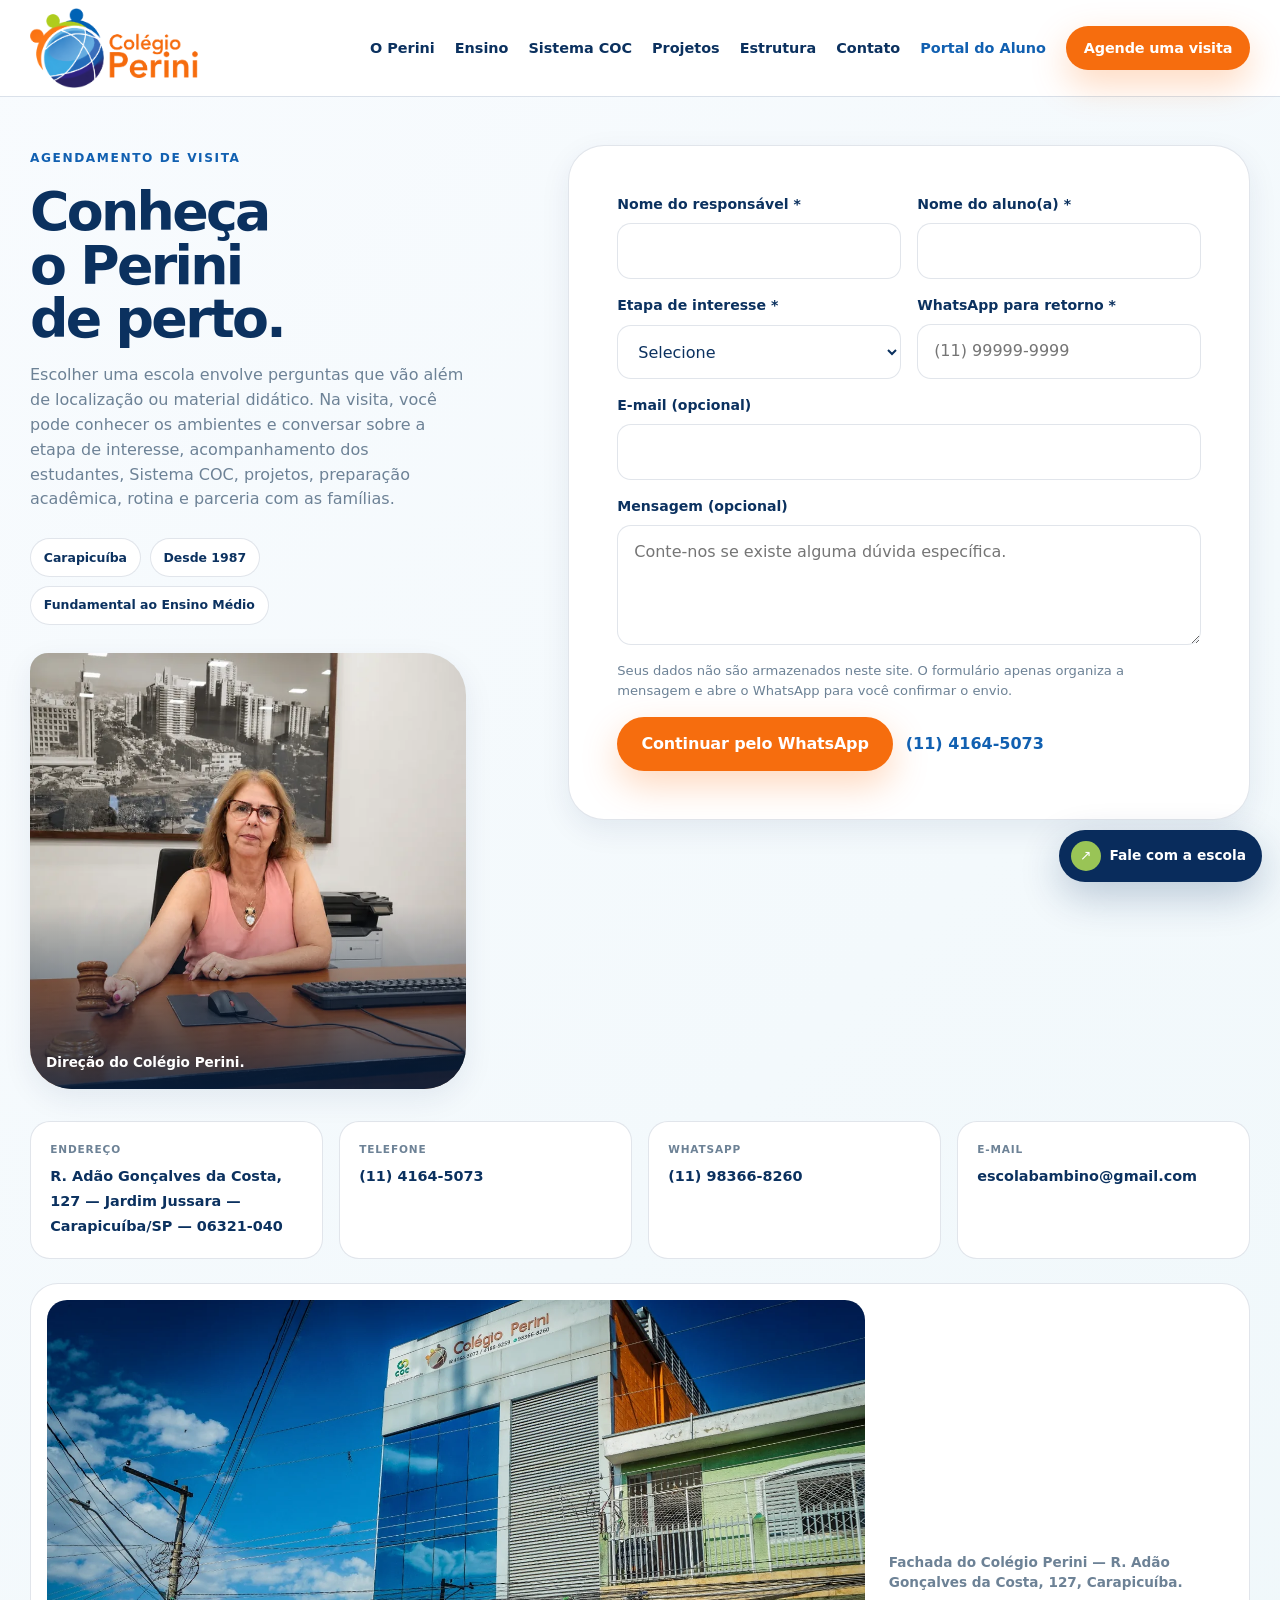
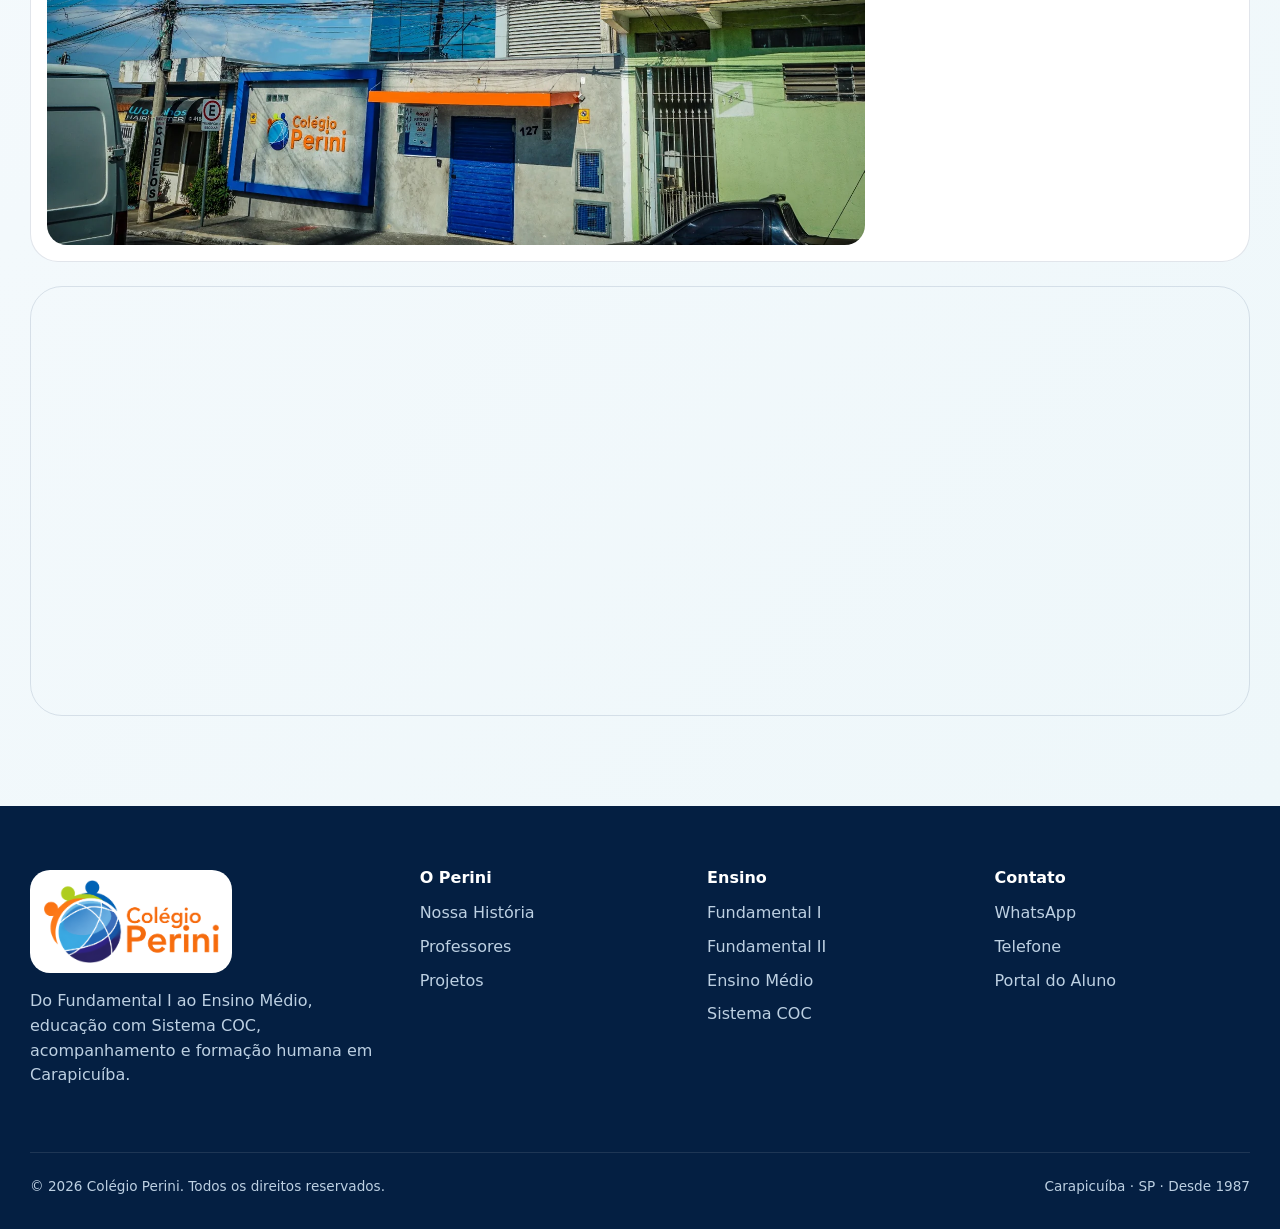
==== contato/index.html @ a75958d8 "Add files via upload" ====
<!DOCTYPE html>

<html lang="pt-BR"><head><meta charset="utf-8"/><meta content="width=device-width,initial-scale=1,viewport-fit=cover" name="viewport"/><title>Contato e agendamento de visita | Colégio Perini</title><meta content="Agende uma visita ao Colégio Perini em Carapicuíba. Informe a etapa de interesse e continue o atendimento pelo WhatsApp." name="description"/><link href="https://periniebambino.github.io/siteperiniv2/contato" rel="canonical"/><meta content="index,follow" name="robots"/><meta content="#0b4e90" name="theme-color"/><meta content="Agende uma visita | Colégio Perini" property="og:title"/><meta content="Conheça o Colégio Perini de perto e converse com nossa equipe." property="og:description"/><meta content="https://periniebambino.github.io/siteperiniv2/assets/og/perini-social.jpg" property="og:image"/><link href="../assets/icons/favicon-32.png" rel="icon"/><link href="../css/tokens.css" rel="stylesheet"/><link href="../css/base.css" rel="stylesheet"/><link href="../css/components.css" rel="stylesheet"/><link href="../css/responsive.css" rel="stylesheet"/><link href="../css/rc1-final.css" rel="stylesheet"/><meta content="pt_BR" property="og:locale"/><meta content="website" property="og:type"/><meta content="Colégio Perini" property="og:site_name"/><meta content="https://periniebambino.github.io/siteperiniv2/contato" property="og:url"/><meta content="summary_large_image" name="twitter:card"/></head><body class="inner-page contact-page"><a class="skip-link" href="#conteudo">Pular para o conteúdo</a><header class="site-header" id="site-header"><div class="container nav-shell"><a aria-label="Colégio Perini — início" class="brand" href="../"><img alt="Colégio Perini" height="414" src="../assets/brand/logo-colegio-perini-cropped.webp" width="879"/></a><nav aria-label="Navegação principal" class="desktop-nav"><a href="../#perini">O Perini</a><a href="../#ensino">Ensino</a><a href="../sistema-de-ensino/">Sistema COC</a><a href="../#projetos">Projetos</a><a href="../estrutura-e-vida-escolar/">Estrutura</a><a href="../contato/">Contato</a><a class="portal-link" data-portal="" data-track="portal" href="https://portal.coc.com.br/" rel="noopener noreferrer" target="_blank">Portal do Aluno</a><a class="btn btn-primary btn-sm" data-track="visita-header" data-visit-link="" href="../contato/#agendar">Agende uma visita</a></nav><button aria-controls="mobile-menu" aria-expanded="false" aria-label="Abrir menu" class="menu-toggle" id="menu-toggle" type="button"><span aria-hidden="true"></span></button></div></header>
<div aria-hidden="true" aria-label="Menu de navegação" aria-modal="true" class="mobile-menu" id="mobile-menu" role="dialog"><div class="mobile-menu-inner"><div class="mobile-menu-top"><img alt="Colégio Perini" height="414" src="../assets/brand/logo-colegio-perini-cropped.webp" width="879"/><button aria-label="Fechar menu" class="mobile-close" id="mobile-close" type="button">×</button></div><nav aria-label="Navegação mobile"><a class="mobile-link" href="../#perini">O Perini</a><a class="mobile-link" href="../#ensino">Ensino</a><a class="mobile-link sub" href="../fundamental-1/">Fundamental I</a><a class="mobile-link sub" href="../fundamental-2/">Fundamental II</a><a class="mobile-link sub" href="../ensino-medio/">Ensino Médio</a><a class="mobile-link" href="../sistema-de-ensino/">Sistema COC</a><a class="mobile-link" href="../#projetos">Projetos</a><a class="mobile-link" href="../estrutura-e-vida-escolar/">Estrutura</a><a class="mobile-link" href="../contato/">Contato</a></nav><div class="mobile-menu-actions"><a class="btn btn-primary" data-track="visita-menu" data-visit-link="" href="../contato/#agendar">Agende uma visita</a><a class="btn btn-ghost" data-portal="" href="https://portal.coc.com.br/" rel="noopener noreferrer" target="_blank">Portal do Aluno</a></div></div></div><main id="conteudo"><section class="visit-page" id="agendar"><div class="container visit-layout"><div class="visit-intro" data-reveal=""><span class="eyebrow">Agendamento de visita</span><h1 data-contact-page-title="">Agende uma visita e conheça o Perini de perto.</h1><p data-contact-page-text="">Conte em que etapa seu filho está e deixe um contato. Ao continuar, o site prepara sua mensagem e abre o WhatsApp da escola para você confirmar o envio.</p><div class="page-proof"><span>Carapicuíba</span><span>Desde 1987</span><span>Fundamental ao Ensino Médio</span></div>
<figure class="visit-team-photo" data-reveal="">
<img alt="Direção do Colégio Perini em ambiente de trabalho" data-real-image="direction" decoding="async" height="1254" loading="lazy" sizes="(max-width:1080px) 92vw, 34vw" src="../assets/real/direcao.webp" srcset="../assets/real/direcao-720.webp 720w, ../assets/real/direcao.webp 1254w" width="1254"/>
<figcaption>Direção do Colégio Perini.</figcaption>
</figure></div><form class="visit-form" data-reveal="" id="visit-form"><div class="form-grid"><div class="field"><label for="responsavel">Nome do responsável *</label><input autocomplete="name" id="responsavel" name="responsavel" required=""/></div><div class="field"><label for="aluno">Nome do aluno(a) *</label><input id="aluno" name="aluno" required=""/></div><div class="field"><label for="etapa">Etapa de interesse *</label><select id="etapa" name="etapa" required=""><option value="">Selecione</option><option>Ensino Fundamental I</option><option>Ensino Fundamental II</option><option>Ensino Médio</option></select></div><div class="field"><label for="whatsapp">WhatsApp para retorno *</label><input autocomplete="tel" id="whatsapp" inputmode="tel" name="whatsapp" placeholder="(11) 99999-9999" required=""/></div><div class="field full"><label for="email">E-mail (opcional)</label><input autocomplete="email" id="email" name="email" type="email"/></div><div class="field full"><label for="mensagem">Mensagem (opcional)</label><textarea id="mensagem" name="mensagem" placeholder="Conte-nos se existe alguma dúvida específica."></textarea></div></div><p class="form-note">Seus dados não são armazenados neste site. O formulário apenas organiza a mensagem e abre o WhatsApp para você confirmar o envio.</p><div class="form-actions"><button class="btn btn-primary" data-track="formulario-visita" type="submit">Continuar pelo WhatsApp</button><a class="text-link" data-phone="" href="tel:+551141645073"><span data-phone-text=""></span></a></div></form><noscript><a class="text-link" href="https://wa.me/5511983668260?text=Ol%C3%A1%21%20Conheci%20o%20Col%C3%A9gio%20Perini%20pelo%20site%20e%20gostaria%20de%20mais%20informa%C3%A7%C3%B5es.">JavaScript está desativado. Fale diretamente pelo WhatsApp.</a></noscript></div><div class="container"><div class="contact-cards"><div class="contact-card"><small>Endereço</small><span data-address=""></span></div><div class="contact-card"><small>Telefone</small><a data-phone="" href="tel:+551141645073"><span data-phone-text=""></span></a></div><div class="contact-card"><small>WhatsApp</small><a data-whatsapp="" href="https://wa.me/5511983668260?text=Ol%C3%A1%21%20Conheci%20o%20Col%C3%A9gio%20Perini%20pelo%20site%20e%20gostaria%20de%20mais%20informa%C3%A7%C3%B5es." rel="noopener noreferrer" target="_blank"><span data-whatsapp-text=""></span></a></div><div class="contact-card"><small>E-mail</small><a data-email="" href="mailto:escolabambino@gmail.com"><span data-email-text=""></span></a></div></div><figure class="contact-facade-proof" data-reveal=""><picture><source data-real-source="facade" media="(max-width:720px)" srcset="../assets/real-final/fachada-720.webp"/><img alt="Fachada do Colégio Perini em Carapicuíba" data-real-image="facade" decoding="async" height="1066" loading="lazy" sizes="(max-width:720px) 92vw, 66vw" src="../assets/real-final/fachada-1600.webp" srcset="../assets/real-final/fachada-720.webp 720w, ../assets/real-final/fachada-1600.webp 1600w" width="1600"/></picture><figcaption>Fachada do Colégio Perini — R. Adão Gonçalves da Costa, 127, Carapicuíba.</figcaption></figure><div class="internal-map"><iframe id="school-map" loading="lazy" referrerpolicy="no-referrer-when-downgrade" title="Mapa do Colégio Perini"></iframe></div></div></section></main><footer class="footer"><div class="container footer-grid"><div class="footer-brand"><div class="footer-logo-shell"><img alt="Colégio Perini" height="414" src="../assets/brand/logo-colegio-perini-cropped.webp" width="879"/></div><p>Do Fundamental I ao Ensino Médio, educação com Sistema COC, acompanhamento e formação humana em Carapicuíba.</p></div><div><h3>O Perini</h3><a href="../#historia">Nossa História</a><a href="../#professores">Professores</a><a href="../#projetos">Projetos</a></div><div><h3>Ensino</h3><a href="../fundamental-1/">Fundamental I</a><a href="../fundamental-2/">Fundamental II</a><a href="../ensino-medio/">Ensino Médio</a><a href="../sistema-de-ensino/">Sistema COC</a></div><div><h3>Contato</h3><a data-whatsapp="" href="https://wa.me/5511983668260?text=Ol%C3%A1%21%20Conheci%20o%20Col%C3%A9gio%20Perini%20pelo%20site%20e%20gostaria%20de%20mais%20informa%C3%A7%C3%B5es." rel="noopener noreferrer" target="_blank">WhatsApp</a><a data-phone="" href="tel:+551141645073">Telefone</a><a data-portal="" href="https://portal.coc.com.br/" rel="noopener noreferrer" target="_blank">Portal do Aluno</a></div></div><div class="container footer-bottom"><span>© <span data-year="">2026</span> Colégio Perini. Todos os direitos reservados.</span><span>Carapicuíba · SP · Desde 1987</span></div></footer><a aria-label="Falar com o Colégio Perini pelo WhatsApp" class="whatsapp-float" data-whatsapp="" href="https://wa.me/5511983668260?text=Ol%C3%A1%21%20Conheci%20o%20Col%C3%A9gio%20Perini%20pelo%20site%20e%20gostaria%20de%20mais%20informa%C3%A7%C3%B5es." rel="noopener noreferrer" target="_blank"><span aria-hidden="true">↗</span><b>Fale com a escola</b></a><div class="mobile-action"><a data-visit-link="" href="../contato/#agendar">Agende uma visita</a></div><script id="org-schema" type="application/ld+json"></script><script id="breadcrumb-schema" type="application/ld+json"></script><script src="../js/config.js"></script><script src="../js/content.js"></script><script src="../js/images.js"></script><script src="../js/site.js"></script></body></html>
---- css/tokens.css ----
:root{
  --blue-950:#092c5c;
  --blue-900:#0b4e90;
  --blue-800:#1160b1;
  --blue-600:#2a8bcb;
  --blue-500:#3ca9e2;
  --purple:#2a2267;
  --orange:#f66d0e;
  --orange-soft:#fff1e7;
  --green:#99c456;
  --green-strong:#78a62f;
  --green-soft:#f1f7e8;
  --ink:#0b315f;
  --text:#355571;
  --muted:#6d8296;
  --white:#fff;
  --surface:#f6f9fc;
  --surface-blue:#ecf7fc;
  --line:rgba(9,44,92,.12);
  --line-dark:rgba(255,255,255,.16);
  --shadow-sm:0 10px 30px rgba(9,44,92,.08);
  --shadow:0 28px 90px rgba(9,44,92,.15);
  --r-sm:14px;
  --r-md:24px;
  --r-lg:38px;
  --r-xl:58px;
  --container:min(1220px,calc(100% - 48px));
  --ease:cubic-bezier(.2,.75,.2,1);
}
---- css/base.css ----
*{box-sizing:border-box}html{scroll-behavior:smooth;scroll-padding-top:90px}body{margin:0;font-family:"Avenir Next",Inter,ui-sans-serif,system-ui,-apple-system,BlinkMacSystemFont,"Segoe UI",sans-serif;color:var(--text);background:#fff;line-height:1.55;-webkit-font-smoothing:antialiased}body.menu-open{overflow:hidden}img{display:block;max-width:100%}a{color:inherit;text-decoration:none}button{font:inherit}h1,h2,h3,p{margin-top:0}h1,h2,h3{font-weight:800;color:var(--ink);letter-spacing:-.045em;line-height:.98}h1{font-size:clamp(4rem,7.5vw,7.4rem)}h2{font-size:clamp(2.45rem,5.1vw,5.15rem)}h3{font-size:clamp(1.45rem,2.4vw,2.35rem)}p{font-size:clamp(1rem,1.25vw,1.13rem)}.container{width:var(--container);margin-inline:auto}.section{padding:clamp(5.3rem,9vw,9rem) 0}.section-head{max-width:860px;margin-bottom:clamp(2.4rem,5vw,4.4rem)}.section-head>p{max-width:680px;color:var(--muted)}.split-head{max-width:none;display:grid;grid-template-columns:1.15fr .85fr;gap:5rem;align-items:end}.split-head>p{margin:0 0 .6rem}.kicker,.eyebrow{display:inline-flex;align-items:center;gap:.65rem;text-transform:uppercase;letter-spacing:.13em;font-weight:900;font-size:.76rem;color:var(--blue-800);margin-bottom:1.1rem}.kicker:before{content:"";width:28px;height:2px;border-radius:99px;background:var(--orange)}.kicker-light{color:#bfe9ff}.btn{display:inline-flex;align-items:center;justify-content:center;min-height:54px;padding:0 1.45rem;border-radius:999px;font-weight:850;letter-spacing:-.01em;border:1px solid transparent;transition:.28s var(--ease)}.btn:hover{transform:translateY(-2px)}.btn-sm{min-height:44px;padding:0 1.05rem;font-size:.9rem}.btn-lg{min-height:62px;padding:0 1.8rem}.btn-primary{background:var(--orange);color:#fff;box-shadow:0 14px 36px rgba(255,105,0,.26)}.btn-primary:hover{box-shadow:0 18px 42px rgba(255,105,0,.32)}.btn-outline{background:rgba(255,255,255,.7);border-color:var(--line);color:var(--blue-950)}.btn-ghost{border-color:var(--line);color:var(--blue-950)}.btn-white{background:#fff;color:var(--blue-950)}.text-link{display:inline-flex;align-items:center;gap:.55rem;font-weight:850;color:var(--blue-800)}.text-link.light{color:#fff}[data-reveal]{opacity:0;transform:translateY(20px);transition:opacity .7s var(--ease),transform .7s var(--ease)}[data-reveal].is-visible{opacity:1;transform:none}.skip-link{position:fixed;left:16px;top:-100px;background:#fff;padding:.8rem 1rem;z-index:9999;border-radius:12px;box-shadow:var(--shadow-sm)}.skip-link:focus{top:16px}@media(prefers-reduced-motion:reduce){*{scroll-behavior:auto!important;animation:none!important;transition:none!important}[data-reveal]{opacity:1;transform:none}}

:where(a,button,summary):focus-visible{outline:3px solid rgba(246,109,14,.38);outline-offset:4px;border-radius:8px}
button{cursor:pointer}
iframe{border:0}
::selection{background:rgba(60,169,226,.22);color:var(--ink)}

/* V3.3 — equilíbrio editorial sem quebras manuais */
.hero-title,.section-head h2,.page-hero-copy h1,.editorial-intro h2,.reasons-intro h2,.real-story-copy h2,.page-cta h2,.final-cta h2,.contact-copy h2,.visit-intro h1{text-wrap:balance}.hero-intro,.section-head>p,.page-hero-copy>p,.editorial-intro>p,.real-story-copy>p,.page-cta p,.final-cta p,.contact-copy>p,.visit-intro>p{text-wrap:pretty}


/* MASTER v2.1 — escala editorial por contexto.
   A copy é escrita para a composição; font-size não é usado para salvar título excessivo. */
.title-lg{font-size:clamp(2.6rem,4.35vw,4.65rem);line-height:.98;letter-spacing:-.042em;max-width:18ch;text-wrap:balance}
.title-md{font-size:clamp(2.25rem,3.45vw,3.7rem);line-height:1;letter-spacing:-.038em;max-width:19ch;text-wrap:balance}
@media(max-width:720px){
  .title-lg{font-size:clamp(2.45rem,10.6vw,3.55rem);max-width:15ch}
  .title-md{font-size:clamp(2.2rem,9.4vw,3.15rem);max-width:16ch}
}

/* MASTER v2.7 — TITLE SYSTEM
   Normalização tipográfica por função. Mantém a personalidade aprovada,
   mas evita H1/H2 arbitrários, linhas órfãs e massas desproporcionais. */
.inner-page .page-hero-copy h1,
.inner-page .visit-intro h1{
  font-size:clamp(3.15rem,5vw,5.25rem);
  line-height:.96;
  letter-spacing:-.05em;
  max-width:12ch;
  margin-bottom:1.15rem;
  text-wrap:balance;
}
.inner-page .editorial-intro h2,
.inner-page .real-story-copy h2,
.inner-page .real-gallery-section .section-head h2{
  font-size:clamp(2.55rem,4vw,4.25rem);
  line-height:.99;
  letter-spacing:-.04em;
  max-width:15ch;
  text-wrap:balance;
}
.inner-page .content-band h2{
  font-size:clamp(2.35rem,3.45vw,3.65rem);
  line-height:1;
  letter-spacing:-.038em;
  max-width:18ch;
  text-wrap:balance;
}
.inner-page .page-cta h2{
  font-size:clamp(2.25rem,3.25vw,3.45rem);
  line-height:1;
  letter-spacing:-.036em;
  max-width:18ch;
  text-wrap:balance;
}
.inner-page .editorial-item h3,
.inner-page .structure-page-card h3{
  font-size:clamp(1.32rem,1.65vw,1.7rem);
  line-height:1.08;
  letter-spacing:-.025em;
  text-wrap:balance;
}
.inner-page .page-hero-copy>p,
.inner-page .editorial-intro>p,
.inner-page .content-band p,
.inner-page .page-cta p,
.inner-page .visit-intro>p{
  text-wrap:pretty;
}
/* Heroes dos ciclos já aprovados: a v2.6 continua soberana. */
.inner-page .cycle-hero .page-hero-copy h1{
  font-size:clamp(3.35rem,5.15vw,5.45rem);
  line-height:.94;
  max-width:10.8ch;
}
/* Contato: H1 de contexto, não um outdoor. */
.inner-page.contact-page .visit-intro h1{max-width:10.5ch}
---- css/components.css ----
.campaign{position:relative;z-index:1200;background:var(--blue-950);color:#fff;text-align:center;padding:.55rem 1rem;font-size:.9rem}.site-header{position:fixed;inset:0 0 auto;z-index:1100;transition:.3s var(--ease)}.site-header.is-scrolled{background:rgba(255,255,255,.94);backdrop-filter:blur(18px);box-shadow:0 1px 0 var(--line)}.nav-shell{height:96px;display:flex;align-items:center;justify-content:space-between;gap:2rem;transition:.3s var(--ease)}.site-header.is-scrolled .nav-shell{height:76px}.brand img{width:168px;height:auto;max-height:none;object-fit:contain}.desktop-nav{display:flex;align-items:center;gap:1.25rem;font-size:.9rem;font-weight:760;color:var(--ink)}.desktop-nav>a:not(.btn){padding:.4rem 0;position:relative}.desktop-nav>a:not(.btn):after{content:"";position:absolute;height:2px;left:0;right:100%;bottom:0;background:var(--orange);transition:.25s}.desktop-nav>a:not(.btn):hover:after{right:0}.portal-link{color:var(--blue-800)!important}.menu-toggle{display:none;width:46px;height:46px;border:1px solid var(--line);border-radius:50%;background:rgba(255,255,255,.88);align-items:center;justify-content:center;color:var(--ink)}.menu-toggle span,.menu-toggle span:before,.menu-toggle span:after{content:"";display:block;width:21px;height:2px;background:currentColor;position:relative}.menu-toggle span:before,.menu-toggle span:after{position:absolute;left:0}.menu-toggle span:before{top:-7px}.menu-toggle span:after{top:7px}.mobile-menu{position:fixed;inset:0;background:#fff;z-index:1150;transform:translateX(100%);transition:.38s var(--ease);visibility:hidden}.mobile-menu.is-open{transform:none;visibility:visible}.mobile-menu-inner{height:100%;overflow:auto;padding:22px 24px 34px}.mobile-menu-top{display:flex;align-items:center;justify-content:space-between;margin-bottom:1.5rem}.mobile-menu-top img{width:150px;height:auto}.mobile-close{border:0;background:var(--surface);width:44px;height:44px;border-radius:50%;font-size:1.7rem;color:var(--ink)}.mobile-menu nav{display:grid}.mobile-menu nav a{padding:1rem 0;border-bottom:1px solid var(--line);font-size:1.18rem;font-weight:850;color:var(--ink)}.mobile-menu nav a.sub{font-size:.98rem;padding-left:1rem;color:var(--text)}.mobile-menu-actions{display:grid;gap:.75rem;margin-top:1.5rem}
.hero{position:relative;overflow:hidden;min-height:100svh;padding:132px 0 76px;background:linear-gradient(125deg,#fbfdff 0%,#f3f9fd 55%,#edf8fc 100%);display:flex;align-items:center}.hero-bg{position:absolute;inset:0;background:radial-gradient(circle at 10% 15%,rgba(255,105,0,.12),transparent 22%),radial-gradient(circle at 86% 78%,rgba(145,188,31,.12),transparent 21%)}.hero-layout{position:relative;z-index:2;display:grid;grid-template-columns:.88fr 1.12fr;gap:clamp(2rem,5vw,5rem);align-items:center}.hero-copy{max-width:630px}.hero-title{margin-bottom:1.55rem}.hero-title span{display:block}.hero-title span:nth-child(1){color:var(--blue-950)}.hero-title span:nth-child(2){color:var(--orange)}.hero-title span:nth-child(3){color:var(--green)}.hero-intro{font-size:clamp(1.1rem,1.6vw,1.35rem);max-width:590px;color:#4d6983}.hero-actions{display:flex;gap:.8rem;flex-wrap:wrap;margin-top:2rem}.hero-trust{display:grid;grid-template-columns:repeat(3,1fr);gap:1rem;margin-top:3rem;padding-top:1.45rem;border-top:1px solid var(--line)}.hero-trust span{display:grid;gap:.2rem}.hero-trust b{color:var(--ink);font-size:.95rem}.hero-trust small{color:var(--muted);font-size:.78rem}.hero-visual{position:relative}.hero-image-wrap{position:relative;aspect-ratio:1.16/1;border-radius:18px 64px 64px 64px;overflow:hidden;box-shadow:var(--shadow);background:#ddeaf3}.hero-image-wrap img{width:100%;height:100%;object-fit:cover;object-position:66% center;transform:scale(1.02)}.hero-image-wrap:before{content:"";position:absolute;z-index:1;left:0;top:0;width:31%;height:31%;background:linear-gradient(90deg,rgba(255,255,255,.99) 0%,rgba(255,255,255,.96) 55%,rgba(255,255,255,0) 100%);pointer-events:none}.hero-image-wrap:after{content:"";position:absolute;inset:0;border-radius:inherit;box-shadow:inset 0 0 0 1px rgba(255,255,255,.5)}.hero-note{position:absolute;left:-32px;bottom:34px;background:rgba(255,255,255,.93);backdrop-filter:blur(16px);border:1px solid rgba(255,255,255,.7);box-shadow:0 18px 55px rgba(5,46,97,.18);border-radius:22px;padding:1rem 1.15rem;display:flex;gap:.8rem;align-items:flex-start;max-width:300px}.hero-note .dot{width:11px;height:11px;border-radius:50%;background:var(--green);margin-top:.35rem;box-shadow:0 0 0 6px rgba(145,188,31,.14)}.hero-note strong{display:block;color:var(--ink);line-height:1.25}.hero-note small{display:block;color:var(--muted);margin-top:.2rem}.hero-wave{position:absolute;right:-8%;top:18%;width:44%;height:86px;border-radius:999px;background:linear-gradient(90deg,var(--green),var(--blue-500));transform:rotate(-9deg);opacity:.95;z-index:1}
.essence{background:#fff}.essence-grid{display:grid;grid-template-columns:1.05fr .9fr 1.05fr;gap:1rem}.pillar{position:relative;overflow:hidden;min-height:370px;padding:2.2rem;border-radius:var(--r-lg);display:flex;flex-direction:column;justify-content:flex-end}.pillar:before{content:"";position:absolute;width:220px;height:220px;border-radius:50%;right:-82px;top:-90px;opacity:.16}.pillar.aprender{background:var(--surface-blue)}.pillar.aprender:before{background:var(--blue-500)}.pillar.pertencer{background:var(--orange-soft);transform:translateY(28px)}.pillar.pertencer:before{background:var(--orange)}.pillar.transformar{background:var(--green-soft)}.pillar.transformar:before{background:var(--green)}.pillar .num{position:absolute;top:1.7rem;left:2rem;font-weight:900;color:var(--muted);font-size:.8rem}.pillar h3{font-size:clamp(2.3rem,4vw,3.9rem);margin:0 0 .8rem}.pillar p{margin:0;max-width:310px}
.stages{background:var(--surface)}.stages-grid{display:grid;gap:1.6rem}.stage-card{background:#fff;border-radius:var(--r-lg);overflow:hidden;display:grid;grid-template-columns:1fr 1fr;min-height:500px;box-shadow:0 12px 46px rgba(5,46,97,.07)}.stage-card:nth-child(even){grid-template-columns:1fr 1fr}.stage-card:nth-child(even) .stage-media{order:2}.stage-media{overflow:hidden}.stage-media img{width:100%;height:100%;object-fit:cover;transition:transform .6s var(--ease)}.stage-card:hover .stage-media img{transform:scale(1.018)}.stage-copy{padding:clamp(2rem,4.25vw,4rem);display:flex;flex-direction:column;justify-content:center}.stage-copy>span{font-size:.76rem;text-transform:uppercase;letter-spacing:.105em;font-weight:900;color:var(--green);max-width:38ch}.stage-copy h3{font-size:clamp(2rem,3.45vw,3.35rem);line-height:1.02;margin:.75rem 0 1rem;max-width:14ch;text-wrap:balance}.stage-copy p{color:var(--text);max-width:470px;text-wrap:pretty}.stage-copy a{font-weight:850;color:var(--blue-800);margin-top:.8rem}
.history{overflow:hidden}.history-layout{display:grid;grid-template-columns:.9fr 1.1fr;gap:clamp(3rem,7vw,7rem);align-items:center}.history-panel{min-height:520px;border-radius:var(--r-xl);padding:3rem;background:var(--blue-950);color:#fff;display:flex;flex-direction:column;justify-content:space-between;position:relative;overflow:hidden}.history-year{font-weight:900;font-size:clamp(5.5rem,11vw,9.5rem);line-height:.78;letter-spacing:-.08em}.history-panel p{max-width:300px;color:#d2e2f2;position:relative;z-index:2}.history-orbit{position:absolute;width:620px;height:120px;border-radius:999px;background:linear-gradient(90deg,var(--green),var(--blue-500));left:-210px;bottom:56px;transform:rotate(-10deg)}.history-copy>p{font-size:1.18rem}.history-values{display:flex;flex-wrap:wrap;gap:.6rem;margin-top:2rem}.history-values span{padding:.65rem .9rem;border-radius:999px;background:var(--surface);color:var(--ink);font-weight:800;font-size:.85rem}
.coc{background:var(--blue-950);color:#d3e4f3;position:relative;overflow:hidden}.coc:after{content:"";position:absolute;width:650px;height:650px;border:1px solid rgba(255,255,255,.07);border-radius:50%;right:-300px;top:-210px;box-shadow:0 0 0 80px rgba(255,255,255,.02),0 0 0 160px rgba(255,255,255,.018)}.coc h2{color:#fff}.coc-layout{position:relative;z-index:2;display:grid;grid-template-columns:1.05fr .95fr;gap:5rem}.coc-copy p{max-width:620px}.coc-stack{display:grid;gap:.75rem}.coc-item{display:grid;grid-template-columns:auto 1fr;gap:1rem;align-items:center;padding:1.05rem 1.15rem;border-radius:18px;border:1px solid rgba(255,255,255,.12);background:rgba(255,255,255,.045)}.coc-item b{width:36px;height:36px;border-radius:12px;background:rgba(22,167,227,.18);display:grid;place-items:center;color:#8fd9f8}.coc-item span{font-weight:720;color:#eaf4fb}
.projects{background:#fff}.projects-grid{display:grid;grid-template-columns:repeat(12,1fr);gap:1rem}.project-card{border:1px solid var(--line);border-radius:var(--r-md);padding:1.6rem;min-height:230px;display:flex;flex-direction:column;transition:.28s var(--ease);background:#fff}.project-card:nth-child(1),.project-card:nth-child(6){grid-column:span 6}.project-card:nth-child(2),.project-card:nth-child(3),.project-card:nth-child(4),.project-card:nth-child(5),.project-card:nth-child(7),.project-card:nth-child(8){grid-column:span 3}.project-card:hover{transform:translateY(-5px);box-shadow:var(--shadow-sm)}.project-card .project-num{font-size:.76rem;font-weight:900;color:var(--orange)}.project-card h3{font-size:1.35rem;margin:auto 0 .65rem}.project-card p{font-size:.94rem;color:var(--muted);margin:0}.project-card:nth-child(1){background:var(--surface-blue)}.project-card:nth-child(6){background:var(--green-soft)}
.high-school{background:linear-gradient(135deg,#f4f8fd,#edf7fb)}.hs-layout{display:grid;grid-template-columns:.9fr 1.1fr;gap:clamp(3rem,7vw,6rem);align-items:start}.hs-intro p{max-width:600px}.hs-stats{display:grid;grid-template-columns:1fr 1fr;gap:1rem;margin-top:2.2rem}.hs-stat{background:#fff;border-radius:24px;padding:1.4rem;box-shadow:var(--shadow-sm)}.hs-stat strong{display:block;font-size:3.2rem;color:var(--blue-950);line-height:1}.hs-stat span{font-weight:800;color:var(--muted);font-size:.9rem}.hs-path{display:grid;gap:1rem;position:relative}.hs-path:before{content:"";position:absolute;left:29px;top:30px;bottom:30px;width:2px;background:linear-gradient(var(--blue-500),var(--green))}.hs-path article{position:relative;margin-left:56px;background:#fff;border-radius:28px;padding:2rem;box-shadow:var(--shadow-sm)}.hs-path article>span{position:absolute;left:-56px;top:22px;width:58px;height:58px;border-radius:50%;background:var(--blue-950);color:#fff;display:grid;place-items:center;font-weight:900}.hs-path article:nth-child(2)>span{background:var(--green)}.hs-path small{font-weight:900;text-transform:uppercase;letter-spacing:.1em;color:var(--orange)}.hs-path h3{margin:.55rem 0 .8rem}.hs-path p{margin:0;color:var(--muted)}
.teachers{background:#fff}.teachers-layout{display:grid;grid-template-columns:1.05fr .95fr;gap:clamp(3rem,7vw,6rem);align-items:center}.teachers-visual{position:relative;border-radius:var(--r-xl) 18px var(--r-xl) var(--r-xl);overflow:hidden;min-height:560px}.teachers-visual img{width:100%;height:100%;object-fit:cover;position:absolute;inset:0}.teachers-caption{position:absolute;left:22px;right:22px;bottom:22px;background:rgba(255,255,255,.92);backdrop-filter:blur(14px);padding:1rem 1.2rem;border-radius:18px;font-weight:900;color:var(--ink)}.teacher-items{display:grid;grid-template-columns:1fr 1fr;gap:.75rem;margin-top:1.8rem}.teacher-item{border:1px solid var(--line);border-radius:16px;padding:.9rem 1rem;font-weight:800;color:var(--ink)}
.family{background:var(--green-soft)}.family-card{background:#fff;border-radius:var(--r-xl);padding:clamp(2.2rem,5vw,4.5rem);display:grid;grid-template-columns:1fr .9fr;gap:4rem;align-items:center;box-shadow:0 20px 60px rgba(85,110,24,.08)}.family-highlight{display:grid;gap:.2rem}.family-highlight strong{font-size:clamp(2rem,3.5vw,3.5rem);line-height:1.02;color:var(--green);letter-spacing:-.04em}.family-highlight span{margin-top:1rem;color:var(--muted)}
.structure{background:var(--surface)}.structure-grid{display:grid;grid-template-columns:1.3fr .7fr;gap:1rem}.structure-main{min-height:560px;position:relative;overflow:hidden;border-radius:var(--r-xl);background:var(--blue-950)}.structure-main img{position:absolute;inset:0;width:100%;height:100%;object-fit:cover;object-position:67% center}.structure-main:after{content:"";position:absolute;inset:0;background:linear-gradient(180deg,transparent 20%,rgba(5,46,97,.88) 100%)}.structure-main>div{position:absolute;z-index:2;left:2rem;right:2rem;bottom:2rem;color:#fff}.structure-main h3{color:#fff;margin:.5rem 0 1.2rem}.structure-main span{font-size:.8rem;text-transform:uppercase;letter-spacing:.1em;font-weight:900;color:#bfe9ff}.structure-side{display:grid;gap:1rem}.structure-side article{border-radius:var(--r-lg);padding:2rem;background:#fff;display:flex;flex-direction:column;justify-content:end}.structure-side article:first-child{background:var(--orange-soft)}.structure-side article:last-child{background:var(--surface-blue)}.structure-side b{font-size:1.35rem;color:var(--ink)}.structure-side p{color:var(--muted);margin:.6rem 0 0}
.final-cta{background:var(--orange);color:#fff;padding:clamp(4rem,7vw,6rem) 0}.final-cta-inner{display:flex;align-items:end;justify-content:space-between;gap:3rem}.final-cta span{font-size:.8rem;text-transform:uppercase;letter-spacing:.12em;font-weight:900}.final-cta h2{color:#fff;max-width:760px;margin:.5rem 0 1rem}.final-cta p{color:#fff0e7;max-width:620px;margin-bottom:0}
.contact{background:#fff}.contact-layout{display:grid;grid-template-columns:.8fr 1.2fr;gap:4rem;align-items:stretch}.contact-list{display:grid;gap:1.15rem;margin-top:2rem}.contact-list div{padding-bottom:1rem;border-bottom:1px solid var(--line)}.contact-list small{display:block;color:var(--muted);font-weight:700;margin-bottom:.25rem}.contact-list a,.contact-list span{font-weight:850;color:var(--ink)}.map-panel{min-height:480px;border-radius:var(--r-xl);background:linear-gradient(145deg,#dff1fb,#eef7f9);position:relative;overflow:hidden;padding:2rem;display:flex;flex-direction:column;justify-content:space-between}.map-art{position:absolute;inset:0}.map-pin{position:absolute;left:57%;top:44%;width:38px;height:38px;border-radius:50% 50% 50% 0;transform:rotate(-45deg);background:var(--orange);color:transparent;box-shadow:0 10px 30px rgba(255,105,0,.25)}.map-line{position:absolute;border:4px solid rgba(7,86,156,.18);border-radius:50%}.line-a{width:120%;height:44%;left:-20%;top:15%;transform:rotate(8deg)}.line-b{width:90%;height:35%;left:22%;top:52%;transform:rotate(-12deg);border-color:rgba(145,188,31,.24)}.line-c{width:60%;height:70%;left:4%;top:24%;transform:rotate(28deg);border-color:rgba(255,105,0,.14)}.map-panel-bottom{position:relative;z-index:2;background:rgba(255,255,255,.9);backdrop-filter:blur(12px);border-radius:22px;padding:1rem;display:flex;align-items:center;justify-content:space-between;gap:1rem}.map-panel-bottom strong{color:var(--ink)}
.footer{background:#041f42;color:#bdd0e2;padding:4rem 0 2rem}.footer-grid{display:grid;grid-template-columns:1.4fr repeat(3,1fr);gap:2rem}.footer-brand img{width:190px;height:auto;filter:brightness(0) invert(1);opacity:.95}.footer-brand p{max-width:360px;color:#bdd0e2}.footer h3{color:#fff;font-size:1rem;letter-spacing:0;margin-bottom:1rem}.footer a{display:block;margin:.55rem 0;color:#bdd0e2}.footer-bottom{margin-top:3rem;padding-top:1.4rem;border-top:1px solid rgba(255,255,255,.1);display:flex;justify-content:space-between;gap:1rem;font-size:.85rem}.whatsapp-float{position:fixed;right:18px;bottom:18px;z-index:1000;background:var(--blue-950);color:#fff;border-radius:999px;padding:.7rem 1rem .7rem .75rem;display:flex;align-items:center;gap:.55rem;box-shadow:0 14px 40px rgba(5,46,97,.24);font-size:.86rem}.whatsapp-float span{width:30px;height:30px;border-radius:50%;display:grid;place-items:center;background:var(--green)}.mobile-action{display:none}

/* Produção v1.2 — estrutura, FAQ, mapa e refinamentos */
.hs-cta{margin-top:1.25rem;background:#fff}
.structure{background:linear-gradient(180deg,var(--surface) 0%,#fff 100%);position:relative;overflow:hidden}
.structure:before{content:"";position:absolute;width:520px;height:120px;border-radius:999px;background:linear-gradient(90deg,rgba(153,196,86,.18),rgba(60,169,226,.12));right:-150px;top:80px;transform:rotate(-10deg)}
.structure-intro{position:relative;display:grid;grid-template-columns:1.1fr .9fr;gap:clamp(3rem,8vw,7rem);align-items:end;margin-bottom:clamp(2.4rem,5vw,4rem)}
.structure-intro p{color:var(--muted);max-width:560px;margin-bottom:1.2rem}
.structure-list{position:relative;display:grid;grid-template-columns:repeat(4,1fr);border-top:1px solid var(--line);border-bottom:1px solid var(--line)}
.structure-item{min-height:280px;padding:2rem 1.45rem;display:flex;flex-direction:column;border-right:1px solid var(--line);background:rgba(255,255,255,.7);transition:.28s var(--ease)}
.structure-item:last-child{border-right:0}
.structure-item:hover{background:#fff;transform:translateY(-4px);box-shadow:var(--shadow-sm);z-index:2}
.structure-index{width:42px;height:42px;border-radius:14px;display:grid;place-items:center;background:var(--surface-blue);color:var(--blue-800);font-weight:900;font-size:.8rem}
.structure-item:nth-child(2) .structure-index{background:var(--orange-soft);color:var(--orange)}
.structure-item:nth-child(3) .structure-index{background:var(--green-soft);color:var(--green-strong)}
.structure-item:nth-child(4) .structure-index{background:#efecfb;color:var(--purple)}
.structure-item h3{font-size:1.35rem;margin:auto 0 .65rem}
.structure-item p{font-size:.94rem;color:var(--muted);margin:0}
.faq{background:#fff}
.faq-layout{display:grid;grid-template-columns:.72fr 1.28fr;gap:clamp(3rem,8vw,7rem);align-items:start}
.faq-intro{position:sticky;top:120px}
.faq-intro p{max-width:430px;color:var(--muted)}
.faq-list{border-top:1px solid var(--line)}
.faq-item{border-bottom:1px solid var(--line)}
.faq-item summary{list-style:none;display:grid;grid-template-columns:1fr auto;align-items:center;gap:1.5rem;padding:1.4rem 0;font-weight:850;color:var(--ink);cursor:pointer}
.faq-item summary::-webkit-details-marker{display:none}
.faq-item summary:after{content:"+";width:34px;height:34px;border-radius:50%;display:grid;place-items:center;background:var(--surface);color:var(--blue-800);font-size:1.2rem;transition:.25s var(--ease)}
.faq-item[open] summary:after{content:"–";background:var(--orange-soft);color:var(--orange)}
.faq-answer{padding:0 3.5rem 1.5rem 0;color:var(--muted);max-width:760px}
.map-panel{padding:0!important;background:#dfeefa!important;min-height:500px!important;display:block!important;border:1px solid var(--line)}
.map-panel iframe{position:absolute;inset:0;width:100%;height:100%;filter:saturate(.88) contrast(.98)}
.map-panel:after{content:"";position:absolute;inset:0;pointer-events:none;box-shadow:inset 0 0 0 1px rgba(255,255,255,.35);border-radius:inherit}
.map-panel-bottom{position:absolute!important;left:20px;right:20px;bottom:20px!important;z-index:3!important}
.map-panel-bottom>div{display:grid;gap:.2rem}
.map-panel-bottom small{text-transform:uppercase;letter-spacing:.1em;font-size:.68rem;color:var(--muted);font-weight:900}
.footer-logo-shell{display:inline-flex;background:#fff;border-radius:20px;padding:.65rem .85rem;margin-bottom:1rem}
.footer-brand .footer-logo-shell img{width:175px;height:auto!important;filter:none!important;opacity:1!important}
.footer a:hover{color:#fff}
.campaign a{text-decoration:underline;text-underline-offset:3px;font-weight:800}
.site-header.campaign-offset{top:36px}
body.campaign-active .hero{padding-top:168px}


/* V3 — arquitetura comercial, páginas internas e conteúdo editorial */
.hero-whatsapp{display:inline-flex;align-items:center;font-weight:850;color:var(--blue-800);padding:.8rem .25rem}
.stage-actions{display:flex;align-items:center;gap:1rem;flex-wrap:wrap;margin-top:1rem}.stage-actions>a{margin-top:0}.stage-actions .stage-whatsapp{font-size:.88rem;color:var(--muted);font-weight:760;border-left:1px solid var(--line);padding-left:1rem}
.journey{background:#fff}.journey-grid{display:grid;grid-template-columns:repeat(3,1fr);position:relative;border-top:1px solid var(--line);border-bottom:1px solid var(--line)}.journey-grid:before{content:"";position:absolute;height:3px;left:0;right:0;top:-2px;background:linear-gradient(90deg,var(--green),var(--orange),var(--blue-600));transform:scaleX(.72);transform-origin:left}.journey-step{padding:2rem 2.2rem 2.4rem;border-right:1px solid var(--line);min-height:310px;display:flex;flex-direction:column}.journey-step:last-child{border-right:0}.journey-step>span{font-weight:900;color:var(--orange);font-size:.78rem}.journey-step small{margin-top:auto;text-transform:uppercase;letter-spacing:.1em;font-size:.72rem;font-weight:900;color:var(--green-strong)}.journey-step h3{margin:.55rem 0 .75rem}.journey-step p{color:var(--muted);margin:0}
.reasons{background:var(--surface)}.reasons-layout{display:grid;grid-template-columns:.8fr 1.2fr;gap:clamp(3rem,7vw,7rem);align-items:start}.reasons-intro{position:sticky;top:120px}.reasons-intro p{color:var(--muted);max-width:480px}.reasons-grid{border-top:1px solid var(--line)}.reason-item{display:grid;grid-template-columns:54px 1fr;gap:1.2rem;padding:1.5rem 0;border-bottom:1px solid var(--line)}.reason-item>span{width:42px;height:42px;border-radius:14px;background:#fff;display:grid;place-items:center;color:var(--blue-800);font-weight:900;font-size:.78rem}.reason-item h3{font-size:1.35rem;margin:.1rem 0 .4rem}.reason-item p{margin:0;color:var(--muted);font-size:.98rem}
.projects-grid{display:grid!important;grid-template-columns:1fr!important;gap:1rem!important}.project-group{display:grid;grid-template-columns:.42fr 1.58fr;gap:2rem;padding:2rem 0;border-top:1px solid var(--line)}.project-group:last-child{border-bottom:1px solid var(--line)}.project-group-head>span{color:var(--orange);font-size:.75rem;font-weight:900}.project-group-head h3{font-size:1.55rem;margin:.55rem 0}.project-group-items{display:grid;grid-template-columns:repeat(2,1fr);gap:1rem}.project-group-items article{padding:1.3rem 1.4rem;border-radius:20px;background:var(--surface);min-height:170px}.project-group:nth-child(2) .project-group-items article{background:var(--orange-soft)}.project-group:nth-child(3) .project-group-items article{background:var(--green-soft)}.project-group-items h4{color:var(--ink);font-size:1.05rem;margin:0 0 .5rem;letter-spacing:-.02em}.project-group-items p{font-size:.9rem;color:var(--muted);margin:0}.final-cta-actions{display:flex;align-items:center;gap:1rem;flex-wrap:wrap}.final-matricula{color:#fff;text-decoration:underline;text-underline-offset:4px;font-weight:850}.contact-page-link{margin-top:1rem}

/* Internal pages */
.inner-page .site-header:not(.is-scrolled){background:rgba(255,255,255,.96);backdrop-filter:blur(14px);box-shadow:0 1px 0 var(--line)}.page-hero{padding:150px 0 76px;background:linear-gradient(135deg,#f8fbfe,#edf7fb);position:relative;overflow:hidden}.page-hero:after{content:"";position:absolute;width:46%;height:86px;border-radius:999px;background:linear-gradient(90deg,var(--green),var(--blue-500));right:-12%;top:130px;transform:rotate(-8deg);opacity:.55}.page-hero-layout{position:relative;z-index:2;display:grid;grid-template-columns:.88fr 1.12fr;gap:clamp(3rem,7vw,7rem);align-items:center}.page-hero-copy h1{font-size:clamp(3.2rem,6vw,6.2rem);margin-bottom:1.3rem}.page-hero-copy>p{font-size:clamp(1.08rem,1.5vw,1.28rem);color:var(--muted);max-width:650px}.page-hero-media{border-radius:18px 58px 58px 58px;overflow:hidden;aspect-ratio:1.25/1;box-shadow:var(--shadow);background:var(--surface-blue)}.page-hero-media img{width:100%;height:100%;object-fit:cover}.page-hero-actions{display:flex;gap:.8rem;flex-wrap:wrap;margin-top:1.8rem}.page-breadcrumb{display:flex;gap:.5rem;align-items:center;font-size:.78rem;font-weight:800;color:var(--muted);margin-bottom:1.4rem}.page-breadcrumb a{color:var(--blue-800)}.page-proof{display:flex;gap:.55rem;flex-wrap:wrap;margin-top:1.6rem}.page-proof span{padding:.55rem .8rem;border-radius:999px;background:#fff;border:1px solid var(--line);font-size:.78rem;font-weight:850;color:var(--ink)}
.editorial-section{padding:clamp(5rem,8vw,8rem) 0}.editorial-section.alt{background:var(--surface)}.editorial-layout{display:grid;grid-template-columns:.72fr 1.28fr;gap:clamp(3rem,8vw,7rem);align-items:start}.editorial-intro{position:sticky;top:120px}.editorial-intro p{color:var(--muted)}.editorial-stack{border-top:1px solid var(--line)}.editorial-item{display:grid;grid-template-columns:56px 1fr;gap:1.2rem;padding:1.7rem 0;border-bottom:1px solid var(--line)}.editorial-item>span{color:var(--orange);font-weight:900;font-size:.78rem}.editorial-item h3{font-size:1.5rem;margin:0 0 .55rem}.editorial-item p{margin:0;color:var(--muted)}.bullet-inline{display:flex;flex-wrap:wrap;gap:.55rem;margin-top:1rem}.bullet-inline span{padding:.55rem .75rem;background:var(--surface);border-radius:999px;font-size:.78rem;font-weight:800;color:var(--ink)}
.content-band{padding:clamp(4rem,7vw,6.5rem) 0;background:var(--blue-950);color:#d6e7f5}.content-band h2,.content-band h3{color:#fff}.content-band-layout{display:grid;grid-template-columns:1fr 1fr;gap:clamp(3rem,8vw,7rem)}.content-band p{color:#c6d9ea}.content-band-list{display:grid;gap:.7rem}.content-band-list>div{padding:1rem 1.1rem;border:1px solid rgba(255,255,255,.13);border-radius:18px;background:rgba(255,255,255,.045);font-weight:760;color:#edf6fc}
.page-cta{padding:clamp(4rem,6vw,5.5rem) 0;background:var(--orange);color:#fff}.page-cta-inner{display:flex;justify-content:space-between;align-items:center;gap:2rem}.page-cta h2{color:#fff;margin-bottom:.7rem}.page-cta p{color:#fff;opacity:.9;margin:0}.page-cta-actions{display:flex;gap:.8rem;flex-wrap:wrap;flex-shrink:0}.page-cta .btn-outline{color:#fff;border-color:rgba(255,255,255,.48);background:transparent}
.stats-row{display:grid;grid-template-columns:repeat(2,1fr);gap:1rem;margin-top:1.5rem}.stat-box{padding:1.5rem;border-radius:24px;background:#fff;box-shadow:var(--shadow-sm)}.stat-box strong{font-size:3.4rem;line-height:1;color:var(--blue-950);display:block}.stat-box span{font-weight:850;color:var(--muted)}
.structure-page-grid{display:grid;grid-template-columns:repeat(2,1fr);gap:1rem}.structure-page-card{min-height:250px;border-radius:28px;padding:1.8rem;background:var(--surface);display:flex;flex-direction:column;justify-content:flex-end;position:relative;overflow:hidden}.structure-page-card:before{content:"";position:absolute;width:180px;height:180px;border-radius:50%;right:-70px;top:-80px;background:var(--blue-500);opacity:.1}.structure-page-card:nth-child(2):before{background:var(--orange)}.structure-page-card:nth-child(3):before{background:var(--green)}.structure-page-card:nth-child(4):before{background:var(--purple)}.structure-page-card h3{position:relative}.structure-page-card p{position:relative;color:var(--muted);margin:0}
.visit-page{padding:145px 0 90px;background:linear-gradient(135deg,#f8fbfe,#eef7fa)}.visit-layout{display:grid;grid-template-columns:.78fr 1.22fr;gap:clamp(3rem,8vw,7rem);align-items:start}.visit-intro{position:sticky;top:120px}.visit-intro p{color:var(--muted)}.visit-form{background:#fff;padding:clamp(1.5rem,4vw,3rem);border-radius:36px;box-shadow:var(--shadow-sm);border:1px solid var(--line)}.form-grid{display:grid;grid-template-columns:1fr 1fr;gap:1rem}.field{display:grid;gap:.45rem}.field.full{grid-column:1/-1}.field label{font-weight:850;color:var(--ink);font-size:.88rem}.field input,.field select,.field textarea{width:100%;border:1px solid var(--line);border-radius:14px;background:#fff;padding:.9rem 1rem;font:inherit;color:var(--ink);outline:none}.field input:focus,.field select:focus,.field textarea:focus{border-color:var(--blue-500);box-shadow:0 0 0 4px rgba(60,169,226,.12)}.field textarea{min-height:120px;resize:vertical}.form-note{font-size:.82rem;color:var(--muted);margin:1rem 0}.form-actions{display:flex;gap:.8rem;align-items:center;flex-wrap:wrap}.contact-cards{display:grid;grid-template-columns:repeat(4,1fr);gap:1rem;margin-top:2rem}.contact-card{padding:1.2rem;border:1px solid var(--line);border-radius:20px;background:#fff}.contact-card small{display:block;text-transform:uppercase;letter-spacing:.08em;color:var(--muted);font-weight:900;font-size:.66rem;margin-bottom:.4rem}.contact-card a,.contact-card span{color:var(--ink);font-weight:800;font-size:.9rem}.internal-map{margin-top:1.5rem;border-radius:32px;overflow:hidden;min-height:420px;border:1px solid var(--line)}.internal-map iframe{width:100%;height:420px}

/* V3.1 — fotografias reais integradas à narrativa */
.history-photo-panel{padding:0;min-height:620px;background:#062e61;isolation:isolate}
.history-panel-picture{position:absolute;inset:0;z-index:0}
.history-panel-picture img{width:100%;height:100%;object-fit:cover;object-position:center 38%;filter:saturate(.94) contrast(1.02)}
.history-photo-panel:after{content:"";position:absolute;inset:0;z-index:1;background:linear-gradient(180deg,rgba(3,27,61,.08) 15%,rgba(3,27,61,.18) 46%,rgba(3,27,61,.94) 100%)}
.history-photo-panel>.history-year,.history-photo-panel>p,.history-photo-panel>.history-orbit{position:absolute;z-index:2}
.history-photo-panel>.history-year{left:2rem;bottom:5.8rem;color:#fff;text-shadow:0 6px 28px rgba(0,0,0,.28)}
.history-photo-panel>p{left:2.15rem;right:2.15rem;bottom:2rem;max-width:390px;color:#fff;font-weight:760;margin:0}
.history-photo-panel>.history-orbit{right:-90px;left:auto;bottom:78px;width:320px;height:46px;opacity:.82;mix-blend-mode:screen}

.projects-photo-story{display:grid;grid-template-columns:minmax(0,1.55fr) minmax(260px,.65fr);gap:1rem;margin:0 0 clamp(2.5rem,5vw,4.5rem)}
.projects-photo-story figure{margin:0;position:relative;overflow:hidden;background:#e9f1f7}
.project-photo-main{min-height:600px;border-radius:22px 64px 22px 22px}
.project-photo-main img,.project-photo-stack img{width:100%;height:100%;object-fit:cover;display:block;transition:transform .7s var(--ease)}
.project-photo-main img{position:absolute;inset:0;object-position:center 38%}
.project-photo-main:after{content:"";position:absolute;inset:0;background:linear-gradient(180deg,transparent 38%,rgba(4,31,66,.9) 100%)}
.project-photo-main figcaption{position:absolute;z-index:2;left:2rem;right:2rem;bottom:2rem;color:#fff;display:grid;gap:.25rem;max-width:590px}
.project-photo-main figcaption span{font-size:.74rem;text-transform:uppercase;letter-spacing:.12em;font-weight:900;color:#c6edff}
.project-photo-main figcaption strong{font-size:clamp(1.8rem,3vw,3rem);line-height:1;letter-spacing:-.04em}
.project-photo-main figcaption small{font-size:.95rem;color:#e1edf6;max-width:520px}
.project-photo-stack{display:grid;grid-template-rows:1fr 1fr;gap:1rem}
.project-photo-stack figure{border-radius:28px;min-height:292px}
.project-photo-stack img{position:absolute;inset:0}
.project-photo-stack figure:after{content:"";position:absolute;inset:45% 0 0;background:linear-gradient(transparent,rgba(4,31,66,.78))}
.project-photo-stack figcaption{position:absolute;z-index:2;left:1rem;right:1rem;bottom:1rem;color:#fff;font-size:.82rem;font-weight:900}
.projects-photo-story figure:hover img{transform:scale(1.025)}

.real-story-section{padding:clamp(4.5rem,8vw,7rem) 0;background:#fff}
.real-story-section+.content-band{margin-top:0}
.real-story-grid{display:grid;grid-template-columns:1.16fr .84fr;gap:clamp(2.5rem,7vw,6rem);align-items:center}
.real-story-media{margin:0;border-radius:18px 54px 54px 54px;overflow:hidden;box-shadow:var(--shadow-sm);background:var(--surface-blue);aspect-ratio:1/1}
.real-story-media img{width:100%;height:100%;object-fit:cover;display:block}
.real-story-copy{max-width:520px}
.real-story-copy h2{font-size:clamp(2.35rem,4.8vw,4.6rem);margin:.75rem 0 1rem}
.real-story-copy p{font-size:1.08rem;color:var(--muted);max-width:480px}

.real-gallery-section{padding:clamp(5rem,8vw,8rem) 0;background:#fff}
.real-gallery-grid{display:grid;grid-template-columns:1.35fr .82fr .82fr;gap:1rem;align-items:stretch}
.real-gallery-grid figure{margin:0;position:relative;overflow:hidden;border-radius:26px;background:var(--surface-blue);min-height:470px}
.real-gallery-grid .real-gallery-wide{border-radius:22px 58px 22px 22px}
.real-gallery-grid img{position:absolute;inset:0;width:100%;height:100%;object-fit:cover;transition:transform .6s var(--ease)}
.real-gallery-grid figure:after{content:"";position:absolute;inset:55% 0 0;background:linear-gradient(transparent,rgba(4,31,66,.82))}
.real-gallery-grid figcaption{position:absolute;z-index:2;left:1.2rem;right:1.2rem;bottom:1.1rem;color:#fff;font-weight:900;font-size:.88rem}
.real-gallery-grid figure:hover img{transform:scale(1.025)}
.real-gallery-grid figure:nth-child(3) img{object-position:center 28%}

.visit-team-photo{margin:1.8rem 0 0;border-radius:18px 42px 42px 42px;overflow:hidden;background:var(--surface-blue);box-shadow:var(--shadow-sm);position:relative;aspect-ratio:1/1}
.visit-team-photo img{width:100%;height:100%;object-fit:cover;object-position:center 42%;display:block}
.visit-team-photo:after{content:"";position:absolute;inset:58% 0 0;background:linear-gradient(transparent,rgba(4,31,66,.78))}
.visit-team-photo figcaption{position:absolute;z-index:2;left:1rem;right:1rem;bottom:1rem;color:#fff;font-size:.85rem;font-weight:900}
.real-story-games img{transform:scale(1.16);object-position:center 68%}

/* V3.2 — refinamento de navegação */
.journey-link{margin-top:1.2rem;display:inline-flex;align-items:center;gap:.35rem;font-weight:850;color:var(--blue-800);font-size:.9rem}.journey-link span{transition:transform .2s var(--ease)}.journey-link:hover span{transform:translateX(3px)}

/* V3.4 — dobra editorial Perini + Sistema COC com vídeo sob demanda */
.coc-video-section{padding:clamp(4.5rem,7vw,6.75rem) 0;background:linear-gradient(135deg,#fff 0%,#f6f9fc 52%,#eef7fb 100%);overflow:hidden}
.coc-video-layout{display:grid;grid-template-columns:minmax(0,.78fr) minmax(0,1.22fr);gap:clamp(2.5rem,6vw,6rem);align-items:center}
.coc-video-copy{max-width:520px}.coc-video-copy h2{font-size:clamp(2.45rem,4.6vw,4.65rem);line-height:.96;letter-spacing:-.045em;text-wrap:balance;margin:.65rem 0 1.35rem}.coc-video-copy>p{color:var(--text);font-size:clamp(1rem,1.3vw,1.16rem);max-width:56ch}.coc-video-note{margin-top:1.35rem!important;padding-top:1.2rem;border-top:1px solid var(--line);font-size:.9rem!important;color:var(--muted)!important;max-width:48ch!important}.coc-video-cta{margin-top:1.15rem}
.coc-video-media{min-width:0}.coc-video-facade{position:relative;display:block;aspect-ratio:16/9;overflow:hidden;border-radius:24px 58px 24px 24px;background:radial-gradient(circle at 72% 28%,rgba(60,169,226,.42),transparent 25%),radial-gradient(circle at 26% 84%,rgba(153,196,86,.16),transparent 26%),linear-gradient(145deg,#071f45 0%,var(--blue-950) 48%,#0a4d8a 100%);box-shadow:0 30px 80px rgba(9,44,92,.22);isolation:isolate;color:#fff;transition:transform .35s var(--ease),box-shadow .35s var(--ease)}
.coc-video-facade:before{content:"";position:absolute;inset:0;background:linear-gradient(180deg,rgba(255,255,255,.03),transparent 40%,rgba(3,21,48,.34));z-index:0}.coc-video-facade:hover{transform:translateY(-4px);box-shadow:0 38px 100px rgba(9,44,92,.28)}.coc-video-facade:focus-visible{outline:4px solid rgba(246,109,14,.34);outline-offset:5px}
.coc-video-badge{position:absolute;top:1.4rem;left:1.4rem;z-index:3;padding:.52rem .75rem;border:1px solid rgba(255,255,255,.2);border-radius:999px;background:rgba(255,255,255,.09);backdrop-filter:blur(8px);font-size:.72rem;font-weight:900;letter-spacing:.08em;text-transform:uppercase;color:#edf7ff}
.coc-video-orbit{position:absolute;z-index:1;border:1px solid rgba(255,255,255,.12);border-radius:50%;pointer-events:none}.coc-video-orbit-a{width:54%;aspect-ratio:1;right:-12%;top:-34%;transform:rotate(12deg);box-shadow:0 0 0 42px rgba(255,255,255,.018),0 0 0 86px rgba(255,255,255,.012)}.coc-video-orbit-b{width:32%;aspect-ratio:1;left:-10%;bottom:-28%;border-color:rgba(153,196,86,.28)}
.coc-video-play-icon{position:absolute;z-index:4;left:50%;top:50%;width:92px;height:92px;border-radius:50%;display:grid;place-items:center;transform:translate(-50%,-50%);background:var(--orange);box-shadow:0 18px 42px rgba(0,0,0,.28),0 0 0 14px rgba(255,255,255,.07);transition:transform .3s var(--ease),box-shadow .3s var(--ease)}.coc-video-facade:hover .coc-video-play-icon{transform:translate(-50%,-50%) scale(1.06);box-shadow:0 22px 52px rgba(0,0,0,.32),0 0 0 18px rgba(255,255,255,.08)}.coc-video-play-icon i{width:0;height:0;border-top:13px solid transparent;border-bottom:13px solid transparent;border-left:20px solid #fff;margin-left:5px}
.coc-video-facade-copy{position:absolute;z-index:3;left:1.5rem;right:1.5rem;bottom:1.45rem;display:grid;gap:.18rem}.coc-video-facade-copy small{font-size:.76rem;font-weight:800;color:#b7d7ee}.coc-video-facade-copy strong{font-size:clamp(1.4rem,2.2vw,2.1rem);line-height:1.05;letter-spacing:-.03em;color:#fff}.coc-video-external{display:inline-flex;align-items:center;gap:.35rem;margin-top:.9rem;color:var(--blue-800);font-size:.82rem;font-weight:850;text-decoration:underline;text-decoration-color:rgba(17,96,177,.25);text-underline-offset:4px}.coc-video-external:hover{text-decoration-color:currentColor}
.coc-video-embed{display:block;width:100%;aspect-ratio:16/9;border:0;border-radius:24px 58px 24px 24px;background:#061b3a;box-shadow:0 30px 80px rgba(9,44,92,.22)}

/* MASTER v2: editorial crop alignment for real science photo; preserves V3.4 structure. */
.project-photo-stack img[data-real-image="cienciaAluna"]{object-position:center 42%}


/* MASTER v2.1 — etapas sem associação fotográfica não confirmada.
   Preserva a composição 2-colunas da V3.4 com um painel editorial por etapa. */
.stage-identity{position:relative;isolation:isolate;display:flex;flex-direction:column;justify-content:flex-end;align-items:flex-start;padding:clamp(2rem,5vw,4rem);color:#fff;overflow:hidden}
.stage-identity:before,.stage-identity:after{content:"";position:absolute;border-radius:50%;z-index:-1}
.stage-identity:before{width:clamp(220px,28vw,430px);aspect-ratio:1;right:-12%;top:-14%;border:1px solid rgba(255,255,255,.24);box-shadow:0 0 0 38px rgba(255,255,255,.045),0 0 0 78px rgba(255,255,255,.025)}
.stage-identity:after{width:180px;aspect-ratio:1;left:-70px;bottom:-80px;background:rgba(255,255,255,.07)}
.stage-identity-1{background:linear-gradient(145deg,#0b5fa7,#3ca9e2)}
.stage-identity-2{background:linear-gradient(145deg,#073b70,#07569c)}
.stage-identity-3{background:linear-gradient(145deg,#587d1f,#99bc1f)}
.stage-identity-kicker{font-size:.73rem;text-transform:uppercase;letter-spacing:.12em;font-weight:900;color:rgba(255,255,255,.78);max-width:26ch}
.stage-identity strong{display:block;font-size:clamp(4.4rem,8vw,8rem);line-height:.82;letter-spacing:-.07em;margin:.7rem 0 1rem;color:#fff;font-weight:900}
.stage-identity small{font-size:clamp(1.05rem,1.8vw,1.45rem);font-weight:850;letter-spacing:-.02em}
.stage-identity i{position:absolute;width:86px;height:12px;right:2rem;bottom:2.15rem;border-radius:99px;background:var(--orange);transform:rotate(-7deg)}
.stage-identity-2 i{background:var(--green)}
.stage-identity-3 i{background:var(--blue-500)}

/* Grade de projetos: quantidade ímpar fecha a composição, não cria buraco visual. */
.project-group-items article:last-child:nth-child(odd){grid-column:1/-1;min-height:145px}

/* Foto de ciência usada como prova de aprendizagem, sem identificar docentes. */
.teachers-visual img[data-real-image="cienciaAcao"]{object-position:center 52%}

/* Controle de massas tipográficas em colunas estreitas. */
.reasons-intro .title-md,.faq-intro .title-md,.contact-copy .title-md{max-width:15ch}
.coc-video-copy .title-md{font-size:clamp(2.3rem,3.6vw,3.85rem);max-width:15ch}
.hs-intro .title-lg{max-width:12.5ch}
.structure-intro .title-lg{max-width:13.5ch}
.final-cta .title-lg{max-width:14ch}

/* v2.3 — Stage cards refinement: artwork integrity + diagrammatic balance. */
.stage-image{background:#eef3f7;position:relative;min-width:0}
.stage-image img{width:100%;height:100%;display:block;object-fit:cover;object-position:center center;transition:transform .6s var(--ease)}
.stage-image-fundamental-1{background:#0877c9}
.stage-image-fundamental-2{background:#087b39}
.stage-image-ensino-medio{background:#f57b00}
.stage-image-fundamental-1 img{object-position:center 50%}
.stage-image-fundamental-2 img{object-position:center 49%}
.stage-image-ensino-medio img{object-position:center 51%}
.stage-card:hover .stage-image img{transform:scale(1.012)}

/* MASTER v2.4 — capa real do vídeo COC: frame do próprio vídeo, sem alterar o player. */
.coc-video-cover{position:absolute;inset:0;width:100%;height:100%;object-fit:cover;object-position:center;z-index:-1;transform:scale(1.01);transition:transform .45s var(--ease);background:#071f45}
.coc-video-facade:has(.coc-video-cover){background:#071f45}
.coc-video-facade:has(.coc-video-cover):before{z-index:0;background:linear-gradient(180deg,rgba(3,21,48,.10) 0%,rgba(3,21,48,.04) 42%,rgba(3,21,48,.72) 100%)}
.coc-video-facade:has(.coc-video-cover) .coc-video-orbit{display:none}
.coc-video-facade:hover .coc-video-cover{transform:scale(1.025)}


/* MASTER v2.6 — padrão cirúrgico de hero para os três ciclos. */
.inner-page .cycle-hero{padding:142px 0 72px}
.inner-page .cycle-hero .page-hero-layout{grid-template-columns:minmax(0,.92fr) minmax(500px,1.08fr);gap:clamp(3rem,6vw,6rem);align-items:center}
.inner-page .cycle-hero .page-hero-copy{max-width:620px}
.inner-page .cycle-hero .page-hero-copy h1{font-size:clamp(3.35rem,5.15vw,5.45rem);line-height:.94;letter-spacing:-.055em;max-width:10.8ch;margin:.7rem 0 1.2rem;text-wrap:balance}
.inner-page .cycle-hero .page-hero-copy>p{font-size:clamp(1.05rem,1.28vw,1.22rem);line-height:1.55;max-width:52ch}
.inner-page .cycle-hero .page-hero-actions{margin-top:1.55rem}
.inner-page .cycle-hero .page-hero-media{aspect-ratio:1.598/1;border-radius:20px 56px 56px 56px;background:#fff;box-shadow:0 24px 70px rgba(12,58,106,.12);display:flex;align-items:center;justify-content:center}
.inner-page .cycle-hero .page-hero-media img{display:block;width:100%;height:100%;object-fit:contain;object-position:center;background:#fff}
.inner-page .cycle-hero .page-proof{display:none}

/* MASTER v2.7 — medidas e imagens das páginas internas. */
.inner-page:not(.coc-page) .page-hero:not(.cycle-hero) .page-hero-layout{
  grid-template-columns:minmax(0,.9fr) minmax(480px,1.1fr);
  gap:clamp(3rem,6vw,5.5rem);
}
.inner-page:not(.coc-page) .page-hero:not(.cycle-hero) .page-hero-media{
  aspect-ratio:16/9;
  border-radius:20px 52px 52px 52px;
  background:#fff;
}
.inner-page:not(.coc-page) .page-hero:not(.cycle-hero) .page-hero-media img{
  width:100%;height:100%;object-fit:contain;object-position:center;background:#fff;
}
/* Estrutura usa um asset horizontal 16:9: não recortar para preencher caixa quase quadrada. */
.inner-page.structure-page .page-hero-media{aspect-ratio:1672/941}
/* Fotos editoriais: altura intencional e crop estável. */
.inner-page .real-story-media,
.inner-page .real-gallery-card,
.inner-page .visit-team-photo{overflow:hidden}
.inner-page .real-story-media img,
.inner-page .real-gallery-card img{object-fit:cover}
/* CTA final: conteúdo enxuto e altura guiada pela copy, não por espaço vazio. */
.inner-page .page-cta-inner{min-height:0}
---- css/responsive.css ----
@media(max-width:1080px){.desktop-nav{display:none}.menu-toggle{display:flex}.hero-layout,.history-layout,.coc-layout,.hs-layout,.teachers-layout,.family-card,.contact-layout{grid-template-columns:1fr}.hero{min-height:auto;padding-top:120px}.hero-copy{max-width:760px}.hero-visual{max-width:840px}.hero-wave{display:none}.split-head{grid-template-columns:1fr;gap:1rem}.essence-grid{grid-template-columns:1fr 1fr}.pillar.transformar{grid-column:1/-1}.stage-card,.stage-card:nth-child(even){grid-template-columns:1fr}.stage-card:nth-child(even) .stage-media{order:0}.stage-media{min-height:380px}.projects-grid .project-card{grid-column:span 6}.structure-grid{grid-template-columns:1fr}.structure-side{grid-template-columns:1fr 1fr}.footer-grid{grid-template-columns:1fr 1fr}}
@media(max-width:720px){:root{--container:min(100% - 28px,1220px)}html{scroll-padding-top:72px}body{padding-bottom:68px}.nav-shell{height:76px}.site-header.is-scrolled .nav-shell{height:68px}.brand img{width:140px;height:auto}.hero{padding:102px 0 44px}.hero-layout{gap:2rem}.hero-title{font-size:clamp(3.15rem,14.35vw,4.4rem);letter-spacing:-.055em}.hero-intro{font-size:1rem}.hero-actions{display:grid}.hero-actions .btn{width:100%}.hero-trust{grid-template-columns:1fr;gap:.7rem}.hero-trust span{grid-template-columns:110px 1fr;align-items:center}.hero-image-wrap{aspect-ratio:4/3;border-radius:12px 34px 34px 34px}.hero-image-wrap:before{width:36%;height:28%}.hero-note{position:relative;left:auto;bottom:auto;margin:-18px 12px 0;max-width:none}.section{padding:4.5rem 0}.section-head{margin-bottom:2rem}.essence-grid{grid-template-columns:1fr}.pillar{min-height:280px}.pillar.pertencer{transform:none}.pillar.transformar{grid-column:auto}.stage-media{min-height:260px}.stage-copy{padding:1.65rem}.history-panel{min-height:390px;border-radius:38px}.history-year{font-size:6.4rem}.coc-layout{gap:2.4rem}.projects-grid{grid-template-columns:1fr}.projects-grid .project-card{grid-column:auto!important;min-height:auto}.hs-stats{grid-template-columns:1fr 1fr}.hs-path article{margin-left:48px;padding:1.45rem}.hs-path article>span{left:-48px;width:48px;height:48px}.teachers-visual{min-height:350px;border-radius:38px 12px 38px 38px}.teacher-items{grid-template-columns:1fr}.family-card{padding:1.5rem;border-radius:34px}.structure-main{min-height:410px;border-radius:38px}.structure-side{grid-template-columns:1fr}.final-cta-inner{display:grid;align-items:start}.final-cta-inner .btn{width:100%}.map-panel{min-height:360px;border-radius:36px}.map-panel-bottom{display:grid}.footer-grid{grid-template-columns:1fr}.footer-bottom{flex-direction:column}.whatsapp-float{display:none}.mobile-action{display:block;position:fixed;left:0;right:0;bottom:0;z-index:1050;padding:8px 12px calc(8px + env(safe-area-inset-bottom));background:rgba(255,255,255,.92);backdrop-filter:blur(12px);border-top:1px solid var(--line);opacity:0;transform:translateY(calc(100% + 12px));pointer-events:none;transition:opacity .25s var(--ease),transform .25s var(--ease)}.mobile-action.is-visible{opacity:1;transform:none;pointer-events:auto}.mobile-action a{display:flex;min-height:50px;align-items:center;justify-content:center;background:var(--orange);color:#fff;border-radius:999px;font-weight:900}}
@media(max-width:1080px){.structure-intro,.faq-layout{grid-template-columns:1fr}.structure-list{grid-template-columns:1fr 1fr}.structure-item:nth-child(2){border-right:0}.structure-item:nth-child(-n+2){border-bottom:1px solid var(--line)}.faq-intro{position:static}.site-header.campaign-offset{top:0}body.campaign-active .hero{padding-top:132px}}
@media(max-width:720px){.structure-intro{gap:1rem}.structure-list{grid-template-columns:1fr;border:1px solid var(--line);border-radius:28px;overflow:hidden}.structure-item{min-height:220px;border-right:0;border-bottom:1px solid var(--line)!important;padding:1.5rem}.structure-item:last-child{border-bottom:0!important}.faq-item summary{padding:1.15rem 0;font-size:.98rem}.faq-answer{padding-right:0}.map-panel{min-height:430px!important}.map-panel-bottom{left:12px;right:12px;bottom:12px!important}.footer-logo-shell{border-radius:16px}.footer-brand .footer-logo-shell img{width:155px}}

@media(max-width:1080px){.journey-grid{grid-template-columns:1fr}.journey-step{min-height:auto;border-right:0;border-bottom:1px solid var(--line)}.journey-step:last-child{border-bottom:0}.reasons-layout,.page-hero-layout,.editorial-layout,.content-band-layout,.visit-layout{grid-template-columns:1fr}.reasons-intro,.editorial-intro,.visit-intro{position:static}.page-hero-media{max-width:860px}.contact-cards{grid-template-columns:1fr 1fr}}
@media(max-width:720px){.hero-actions .hero-whatsapp{width:auto;justify-self:start;padding:.25rem 0}.stage-actions{display:grid;gap:.65rem}.stage-actions .stage-whatsapp{border-left:0;padding-left:0}.project-group{grid-template-columns:1fr;gap:1rem}.project-group-items{grid-template-columns:1fr}.page-hero{padding:112px 0 48px}.page-hero-layout{gap:2rem}.page-hero-copy h1{font-size:clamp(2.85rem,12.5vw,4.3rem)}.page-hero-media{aspect-ratio:4/3;border-radius:14px 34px 34px 34px}.page-hero-actions{display:grid}.page-hero-actions .btn{width:100%}.editorial-section{padding:4.5rem 0}.editorial-item{grid-template-columns:38px 1fr}.content-band{padding:4rem 0}.page-cta-inner{display:grid}.page-cta-actions{display:grid}.page-cta-actions .btn{width:100%}.structure-page-grid{grid-template-columns:1fr}.visit-page{padding:104px 0 60px}.form-grid{grid-template-columns:1fr}.contact-cards{grid-template-columns:1fr}.internal-map,.internal-map iframe{min-height:360px;height:360px}.final-cta-actions{display:grid;width:100%}.final-matricula{text-align:center}.stats-row{grid-template-columns:1fr 1fr}}

/* V3.1 — fotografias reais */
@media(max-width:1080px){
  .projects-photo-story{grid-template-columns:1fr}
  .project-photo-main{min-height:520px}
  .project-photo-stack{grid-template-columns:1fr 1fr;grid-template-rows:auto}
  .project-photo-stack figure{min-height:340px}
  .real-story-grid{grid-template-columns:1fr}
  .real-story-copy{max-width:720px}
  .real-gallery-grid{grid-template-columns:1fr 1fr}
  .real-gallery-grid .real-gallery-wide{grid-column:1/-1;min-height:520px}
  .visit-team-photo{max-width:680px;aspect-ratio:4/3}
}
@media(max-width:720px){
  .history-photo-panel{min-height:520px}
  .history-photo-panel>.history-year{left:1.35rem;bottom:5.6rem;font-size:5.4rem}
  .history-photo-panel>p{left:1.35rem;right:1.35rem;bottom:1.4rem}
  .history-photo-panel>.history-orbit{width:240px;right:-90px;bottom:78px}
  .project-photo-main{min-height:440px;border-radius:14px 36px 14px 14px}
  .project-photo-main figcaption{left:1.25rem;right:1.25rem;bottom:1.25rem}
  .project-photo-stack{grid-template-columns:1fr}
  .project-photo-stack figure{min-height:330px;border-radius:24px}
  .real-story-section{padding:4.5rem 0}
  .real-story-grid{gap:2rem}
  .real-story-media{border-radius:14px 34px 34px 34px;aspect-ratio:1/1}
  .real-gallery-section{padding:4.5rem 0}
  .real-gallery-grid{grid-template-columns:1fr}
  .real-gallery-grid .real-gallery-wide{grid-column:auto;min-height:380px}
  .real-gallery-grid figure{min-height:380px;border-radius:24px}
  .visit-team-photo{aspect-ratio:4/3;border-radius:14px 30px 30px 30px}
}

/* V3.4 — vídeo COC */
@media(max-width:1080px){.coc-video-layout{grid-template-columns:1fr;gap:2.4rem}.coc-video-copy{max-width:760px}.coc-video-media{max-width:900px}.coc-video-copy h2{max-width:840px}}
@media(max-width:720px){.coc-video-section{padding:4.25rem 0}.coc-video-layout{gap:1.8rem}.coc-video-copy h2{font-size:clamp(2.25rem,10.8vw,3.55rem);margin-bottom:1rem}.coc-video-copy>p{font-size:.98rem}.coc-video-note{margin-top:1.1rem!important;padding-top:1rem}.coc-video-facade,.coc-video-embed{border-radius:14px 34px 14px 14px}.coc-video-badge{top:1rem;left:1rem;font-size:.65rem}.coc-video-play-icon{width:68px;height:68px;box-shadow:0 14px 34px rgba(0,0,0,.28),0 0 0 10px rgba(255,255,255,.07)}.coc-video-play-icon i{border-top-width:10px;border-bottom-width:10px;border-left-width:16px}.coc-video-facade-copy{left:1rem;right:1rem;bottom:1rem}.coc-video-facade-copy strong{font-size:1.35rem}.coc-video-external{margin-top:.75rem}}



/* MASTER v2.1 — diagramação mobile/tablet */
@media(max-width:1080px){
  .title-lg,.title-md{max-width:20ch}
  .hs-intro .title-lg,.structure-intro .title-lg,.final-cta .title-lg{max-width:17ch}
  .reasons-intro .title-md,.faq-intro .title-md,.contact-copy .title-md{max-width:17ch}
}
@media(max-width:720px){
  .stage-identity{min-height:245px;padding:1.65rem}
  .stage-identity strong{font-size:clamp(4rem,18vw,5.4rem);margin:.6rem 0 .8rem}
  .stage-identity i{right:1.4rem;bottom:1.65rem;width:64px}
  .project-group-items article:last-child:nth-child(odd){grid-column:auto;min-height:auto}
  .title-lg,.title-md,.hs-intro .title-lg,.structure-intro .title-lg,.final-cta .title-lg,.reasons-intro .title-md,.faq-intro .title-md,.contact-copy .title-md,.coc-video-copy .title-md{max-width:none}
}

/* v2.3 — Stage cards responsive: never stretch the approved artwork. */
@media (max-width: 1080px){
  .stage-card,.stage-card:nth-child(even){grid-template-columns:1fr;min-height:0}
  .stage-card:nth-child(even) .stage-media{order:0}
  .stage-image{aspect-ratio:6/5;min-height:0}
  .stage-image img{object-fit:cover}
  .stage-copy{padding:clamp(1.65rem,5vw,2.5rem)}
  .stage-copy h3{max-width:16ch}
}
@media (max-width: 720px){
  .stage-image{aspect-ratio:1/1}
  .stage-image-fundamental-1{aspect-ratio:1369/1149}
  .stage-copy{padding:1.5rem 1.35rem 1.65rem}
  .stage-copy h3{font-size:clamp(1.7rem,8vw,2.25rem);line-height:1.02;max-width:15ch}
  .stage-copy p{font-size:.96rem;line-height:1.55}
}
@media (max-width: 430px){
  .stage-actions{margin-top:1.15rem}
}

/* MASTER v2.4 — enquadramento da capa do vídeo COC no mobile. */
@media(max-width:720px){.coc-video-cover{object-position:center center}}

/* MASTER v2.5 — correção cirúrgica dos heroes das páginas de ciclos no mobile.
   Preserva a proporção horizontal das imagens e evita cortes laterais excessivos.
   Desktop/tablet acima de 720px permanecem inalterados. */
@media(max-width:720px){
  .inner-page .page-hero-media{
    aspect-ratio:auto;
    height:auto;
    max-width:none;
  }
  .inner-page .page-hero-media img{
    display:block;
    width:100%;
    height:auto;
    object-fit:contain;
    object-position:center center;
  }
}


/* MASTER v2.6 — hero dos ciclos: padrão responsivo sem corte e sem títulos quebrados em excesso. */
@media(max-width:1080px){
  .inner-page .cycle-hero .page-hero-layout{grid-template-columns:1fr;gap:2.2rem}
  .inner-page .cycle-hero .page-hero-copy{max-width:760px}
  .inner-page .cycle-hero .page-hero-copy h1{max-width:12ch;font-size:clamp(3.2rem,7vw,5rem)}
  .inner-page .cycle-hero .page-hero-media{width:100%;max-width:900px;aspect-ratio:1.598/1}
}
@media(max-width:720px){
  .inner-page .cycle-hero{padding:104px 0 44px}
  .inner-page .cycle-hero .page-hero-layout{gap:1.65rem}
  .inner-page .cycle-hero .page-breadcrumb{margin-bottom:1rem}
  .inner-page .cycle-hero .page-hero-copy h1{font-size:clamp(2.55rem,11vw,3.55rem);line-height:.96;letter-spacing:-.05em;max-width:10ch;margin:.55rem 0 .95rem}
  .inner-page .cycle-hero .page-hero-copy>p{font-size:1rem;line-height:1.55;max-width:34ch}
  .inner-page .cycle-hero .page-hero-actions{display:flex;margin-top:1.25rem}
  .inner-page .cycle-hero .page-hero-actions .btn{width:auto}
  .inner-page .cycle-hero .page-hero-media{aspect-ratio:auto;height:auto;max-width:none;border-radius:16px 34px 34px 34px}
  .inner-page .cycle-hero .page-hero-media img{width:100%;height:auto;object-fit:contain}
}
@media(max-width:430px){
  .inner-page .cycle-hero .page-hero-copy h1{font-size:clamp(2.5rem,12vw,3.25rem);max-width:9.5ch}
  .inner-page .cycle-hero .page-hero-copy>p{max-width:31ch}
}

/* MASTER v2.7 — TITLE SYSTEM + acabamento responsivo. */
@media(max-width:1080px){
  .inner-page .page-hero:not(.cycle-hero) .page-hero-layout{grid-template-columns:1fr;gap:2.15rem}
  .inner-page .page-hero:not(.cycle-hero) .page-hero-copy{max-width:760px}
  .inner-page .page-hero:not(.cycle-hero) .page-hero-media{width:100%;max-width:900px}
  .inner-page .editorial-intro h2,.inner-page .real-story-copy h2,.inner-page .real-gallery-section .section-head h2{max-width:18ch}
}
@media(max-width:720px){
  .inner-page .page-hero:not(.cycle-hero){padding:104px 0 46px}
  .inner-page .page-hero:not(.cycle-hero) .page-hero-layout{gap:1.6rem}
  .inner-page .page-hero-copy h1,.inner-page .visit-intro h1{
    font-size:clamp(2.55rem,11vw,3.45rem);line-height:.98;letter-spacing:-.045em;max-width:10.5ch;margin:.55rem 0 .9rem
  }
  .inner-page .page-hero-copy>p,.inner-page .visit-intro>p{font-size:1rem;line-height:1.55;max-width:35ch}
  .inner-page .editorial-intro h2,.inner-page .real-story-copy h2,.inner-page .real-gallery-section .section-head h2{
    font-size:clamp(2.25rem,9.7vw,3.15rem);line-height:1;max-width:14ch
  }
  .inner-page .content-band h2,.inner-page .page-cta h2{
    font-size:clamp(2.1rem,9vw,2.85rem);line-height:1.01;max-width:15ch
  }
  .inner-page .page-hero:not(.cycle-hero) .page-hero-media{aspect-ratio:auto;height:auto;border-radius:16px 34px 34px 34px}
  .inner-page .page-hero:not(.cycle-hero) .page-hero-media img{width:100%;height:auto;object-fit:contain}
  .inner-page.contact-page .visit-page{padding:104px 0 58px}
  .inner-page.contact-page .visit-intro h1{max-width:9ch}
  .inner-page.contact-page .visit-team-photo{aspect-ratio:4/3;margin-top:1.35rem}
  .inner-page.contact-page .visit-team-photo img{object-position:center 38%}
}
@media(max-width:430px){
  .inner-page .page-hero-copy h1,.inner-page .visit-intro h1{font-size:clamp(2.45rem,11.7vw,3.05rem);max-width:10ch}
  .inner-page .editorial-intro h2,.inner-page .real-story-copy h2,.inner-page .real-gallery-section .section-head h2{font-size:clamp(2.15rem,9.6vw,2.75rem)}
}
---- css/rc1-final.css ----
/* Colégio Perini — Release Candidate 1
   Camada cirúrgica para fotografia real, página Estrutura, COC e Contato.
   Não substitui o design system existente. */

/* ---------- HOME: provas fotográficas reais ---------- */
.essence-real-proof,
.home-structure-real-proof,
.history-facade-proof,
.home-coc-real-proof,
.contact-facade-proof,
.coc-real-use-proof,
.structure-real-card{margin:0}

.essence-real-proof{
  display:grid;
  grid-template-columns:minmax(0,1.35fr) minmax(230px,.65fr);
  align-items:end;
  gap:1.2rem;
  margin:0 0 2.4rem;
  padding:1rem;
  border:1px solid var(--line);
  border-radius:var(--r-lg);
  background:var(--surface);
  overflow:hidden;
}
.essence-real-proof picture{display:block;overflow:hidden;border-radius:calc(var(--r-lg) - 10px)}
.essence-real-proof img{display:block;width:100%;height:auto;aspect-ratio:16/9;object-fit:cover;object-position:center 42%}
.essence-real-proof figcaption{padding:1rem .6rem 1rem .2rem;color:var(--ink);font-size:clamp(1.1rem,1.9vw,1.55rem);font-weight:850;line-height:1.18;text-wrap:balance}

.history-facade-proof{
  display:grid;
  grid-template-columns:150px 1fr;
  gap:.9rem;
  align-items:center;
  margin-top:1.5rem;
  padding:.8rem;
  border:1px solid var(--line);
  border-radius:18px;
  background:#fff;
}
.history-facade-proof picture{overflow:hidden;border-radius:12px}
.history-facade-proof img{display:block;width:100%;height:auto;aspect-ratio:3/2;object-fit:cover;object-position:center}
.history-facade-proof figcaption{color:var(--muted);font-size:.82rem;font-weight:800;line-height:1.4}

.home-coc-real-proof{
  margin-top:1.8rem;
  max-width:560px;
  border-radius:24px;
  overflow:hidden;
  border:1px solid rgba(255,255,255,.12);
  background:rgba(255,255,255,.05)
}
.home-coc-real-proof picture{display:block}
.home-coc-real-proof img{display:block;width:100%;height:auto;aspect-ratio:16/9;object-fit:cover;object-position:center 48%}
.home-coc-real-proof figcaption{padding:.8rem 1rem;color:#dbeaf6;font-size:.78rem;font-weight:760}

.home-structure-real-proof{
  position:relative;
  margin:0 0 2.1rem;
  overflow:hidden;
  border-radius:var(--r-lg);
  background:var(--surface);
}
.home-structure-real-proof img{display:block;width:100%;height:auto;aspect-ratio:16/8.6;object-fit:cover;object-position:center 52%}
.home-structure-real-proof figcaption{
  position:absolute;left:1rem;bottom:1rem;
  max-width:320px;padding:.72rem .9rem;border-radius:14px;
  background:rgba(5,45,91,.80);color:#fff;font-size:.78rem;font-weight:800;
  backdrop-filter:blur(8px)
}

/* ---------- ESTRUTURA: ambientes reais ---------- */
.structure-page .page-hero-media picture{display:block;width:100%;height:100%}
.structure-page .page-hero-media img{
  width:100%;height:100%;object-fit:cover;object-position:center 48%;background:#fff
}

.structure-page .editorial-section:first-of-type .editorial-intro{grid-column:1;grid-row:1 / span 2}
.structure-page .editorial-section:first-of-type .structure-real-grid{grid-column:2;grid-row:1}
.structure-page .editorial-section:first-of-type .structure-page-grid{grid-column:2;grid-row:2}

.structure-real-grid{
  display:grid;
  grid-template-columns:repeat(2,minmax(0,1fr));
  gap:1rem;
  margin-bottom:1rem
}
.structure-real-card{
  position:relative;overflow:hidden;min-height:250px;border-radius:26px;background:var(--surface);border:1px solid var(--line)
}
.structure-real-card.wide{grid-column:1/-1;min-height:330px}
.structure-real-card picture{display:block;width:100%;height:100%}
.structure-real-card img{display:block;width:100%;height:100%;min-height:250px;object-fit:cover;object-position:center}
.structure-real-card.wide img{min-height:330px;object-position:center 50%}
.structure-real-card figcaption{
  position:absolute;left:.85rem;right:.85rem;bottom:.85rem;
  padding:.68rem .82rem;border-radius:13px;background:rgba(4,43,88,.82);color:#fff;
  font-size:.78rem;font-weight:820;backdrop-filter:blur(8px)
}

/* ---------- COC: prova real + galeria com propósito ---------- */
.coc-real-use-column{display:grid;gap:1rem}
.coc-real-use-proof{overflow:hidden;border-radius:24px;border:1px solid rgba(255,255,255,.14);background:rgba(255,255,255,.05)}
.coc-real-use-proof picture{display:block}
.coc-real-use-proof img{display:block;width:100%;height:auto;aspect-ratio:16/9;object-fit:cover;object-position:center 48%}
.coc-real-use-proof figcaption{padding:.72rem .9rem;color:#dceaf5;font-size:.76rem;font-weight:760}

.coc-page .coc-art-gallery-head{
  grid-template-columns:minmax(0,.9fr) minmax(320px,.62fr);
  align-items:end;
  margin-bottom:1.65rem
}
.coc-page .coc-art-gallery-head h2{max-width:14ch;font-size:clamp(2.4rem,3.8vw,4rem);line-height:1;letter-spacing:-.04em;text-wrap:balance}
.coc-page .coc-art-gallery-head p{max-width:56ch;line-height:1.65}
.coc-stage-tabs{display:flex;gap:.7rem;flex-wrap:wrap;margin-bottom:.8rem}
.coc-stage-tabs button{
  appearance:none;border:1px solid var(--line);background:#fff;color:var(--blue-800);
  min-height:44px;padding:.68rem 1.05rem;border-radius:999px;font:inherit;font-size:.82rem;font-weight:880;cursor:pointer;
  transition:background .2s var(--ease),color .2s var(--ease),border-color .2s var(--ease)
}
.coc-stage-tabs button.is-active{background:var(--blue-800);border-color:var(--blue-800);color:#fff}
.coc-stage-tabs button:focus-visible{outline:3px solid rgba(246,109,14,.28);outline-offset:3px}
.coc-stage-summary{min-height:30px;margin-bottom:1rem}
.coc-stage-summary p{margin:0;color:var(--green-700,#6d9629);font-size:.84rem;font-weight:850}
.coc-page .coc-art-gallery-track[hidden]{display:none!important}
.coc-page .coc-art-card{background:transparent;border:0;box-shadow:0 12px 34px rgba(7,61,119,.09)}
.coc-page .coc-art-card img{display:block;width:100%;height:auto;aspect-ratio:3/4;object-fit:contain;background:#fff;border-radius:20px}

/* ---------- CONTATO: prova de localização ---------- */
.contact-facade-proof{
  display:grid;grid-template-columns:minmax(0,1.4fr) minmax(220px,.6fr);gap:1.1rem;align-items:center;
  margin-top:1.5rem;padding:1rem;border:1px solid var(--line);border-radius:28px;background:#fff
}
.contact-facade-proof picture{display:block;overflow:hidden;border-radius:20px}
.contact-facade-proof img{display:block;width:100%;height:auto;aspect-ratio:3/2;object-fit:cover;object-position:center}
.contact-facade-proof figcaption{padding:.4rem;color:var(--muted);font-size:.85rem;font-weight:780;line-height:1.5}

/* ---------- Responsividade RC1 ---------- */
@media(max-width:1080px){
  .structure-page .editorial-section:first-of-type .editorial-intro,
  .structure-page .editorial-section:first-of-type .structure-real-grid,
  .structure-page .editorial-section:first-of-type .structure-page-grid{grid-column:auto;grid-row:auto}
  .structure-page .editorial-section:first-of-type .editorial-intro{position:static}
  .coc-page .coc-art-gallery-head{grid-template-columns:1fr;gap:1rem}
}

@media(max-width:768px){
  .essence-real-proof{grid-template-columns:1fr;padding:.75rem;gap:.35rem}
  .essence-real-proof img{aspect-ratio:4/3;object-position:center 42%}
  .essence-real-proof figcaption{padding:.8rem .6rem .9rem;font-size:1.15rem}
  .history-facade-proof{grid-template-columns:112px 1fr}
  .home-coc-real-proof img{aspect-ratio:4/3}
  .home-structure-real-proof img{aspect-ratio:4/3;object-position:center 50%}
  .home-structure-real-proof figcaption{left:.75rem;right:.75rem;bottom:.75rem;max-width:none}

  .structure-page .page-hero-media{aspect-ratio:auto!important;height:auto!important}
  .structure-page .page-hero-media picture{height:auto}
  .structure-page .page-hero-media img{height:auto;aspect-ratio:3/2;object-fit:cover;object-position:center}
  .structure-real-grid{grid-template-columns:1fr}
  .structure-real-card.wide{grid-column:auto;min-height:260px}
  .structure-real-card,.structure-real-card.wide{min-height:260px;border-radius:22px}
  .structure-real-card img,.structure-real-card.wide img{min-height:260px;aspect-ratio:4/3;object-fit:cover}

  .coc-real-use-proof img{aspect-ratio:4/3;object-position:center}
  .coc-page .coc-art-gallery-head h2{font-size:clamp(2.15rem,9.2vw,2.9rem);max-width:11.5ch}
  .coc-page .coc-art-gallery-head p{font-size:.98rem;max-width:34ch}
  .coc-stage-tabs{display:grid;grid-template-columns:1fr 1fr;gap:.55rem}
  .coc-stage-tabs button{width:100%;padding:.7rem .55rem}
  .coc-page .coc-art-gallery-track{grid-auto-columns:min(84vw,330px);gap:.85rem;scroll-padding-left:.1rem}
  .coc-page .coc-art-gallery-buttons{display:none}

  .contact-facade-proof{grid-template-columns:1fr;padding:.75rem;border-radius:24px}
  .contact-facade-proof img{aspect-ratio:3/2}
  .contact-facade-proof figcaption{padding:.65rem .45rem}
}

@media(max-width:430px){
  .history-facade-proof{grid-template-columns:1fr}
  .history-facade-proof img{aspect-ratio:16/9}
  .structure-real-card,.structure-real-card.wide{min-height:230px}
  .structure-real-card img,.structure-real-card.wide img{min-height:230px}
  .coc-page .coc-art-gallery-track{grid-auto-columns:86%;}
}

/* ---------- TITLE SYSTEM — acabamento final sem alterar arquitetura ---------- */
@media(min-width:1081px){
  .inner-page:not(.cycle-page) .page-hero-copy h1,
  .inner-page.coc-page .page-hero-copy h1,
  .inner-page.structure-page .page-hero-copy h1{
    font-size:clamp(3.55rem,4.55vw,4.6rem);
    line-height:.98;
    max-width:14ch;
    text-wrap:balance;
  }
  .inner-page .editorial-intro h2,
  .inner-page .real-story-copy h2,
  .inner-page .content-band h2{
    font-size:clamp(2.35rem,3.05vw,3.15rem);
    line-height:1.02;
    max-width:18ch;
    text-wrap:balance;
  }
  .inner-page .page-cta h2{
    font-size:clamp(2.25rem,2.8vw,2.9rem);
    line-height:1.04;
    max-width:18ch;
    text-wrap:balance;
  }
  .contact-page .visit-intro h1{
    font-size:clamp(3.35rem,4.2vw,4.35rem);
    line-height:.99;
    max-width:13ch;
    text-wrap:balance;
  }
}
@media(max-width:1080px){
  .inner-page .editorial-intro h2,
  .inner-page .real-story-copy h2,
  .inner-page .content-band h2,
  .inner-page .page-cta h2{
    font-size:clamp(2.2rem,5.3vw,2.8rem);
    line-height:1.03;
    max-width:18ch;
    text-wrap:balance;
  }
  .inner-page:not(.cycle-page) .page-hero-copy h1,
  .inner-page.coc-page .page-hero-copy h1,
  .inner-page.structure-page .page-hero-copy h1{
    max-width:14ch;
    text-wrap:balance;
  }
}
@media(max-width:720px){
  .inner-page .editorial-intro h2,
  .inner-page .real-story-copy h2,
  .inner-page .content-band h2,
  .inner-page .page-cta h2{
    font-size:clamp(2rem,8.6vw,2.42rem);
    line-height:1.03;
    max-width:15ch;
  }
  .inner-page:not(.cycle-page) .page-hero-copy h1,
  .inner-page.coc-page .page-hero-copy h1,
  .inner-page.structure-page .page-hero-copy h1,
  .contact-page .visit-intro h1{
    font-size:clamp(2.35rem,10.6vw,2.9rem);
    line-height:.98;
    max-width:13ch;
  }
}

/* Corrige a precedência da regra v2.7 nos heroes internos não-ciclo em tablet/mobile. */
@media(max-width:1080px){
  .inner-page:not(.coc-page) .page-hero:not(.cycle-hero) .page-hero-layout{
    grid-template-columns:1fr;
    gap:2.15rem;
  }
  .inner-page:not(.coc-page) .page-hero:not(.cycle-hero) .page-hero-copy{
    width:100%;max-width:760px;
  }
  .inner-page:not(.coc-page) .page-hero:not(.cycle-hero) .page-hero-media{
    width:100%;max-width:900px;
  }
}

/* Tablet: impedir overflow visual legado em história real e CTA final. */
@media(max-width:1080px){
  .inner-page .real-story-games img{transform:none;object-position:center 62%}
  .inner-page .page-cta-inner{display:grid;grid-template-columns:1fr;align-items:start}
  .inner-page .page-cta-actions{justify-content:start}
}
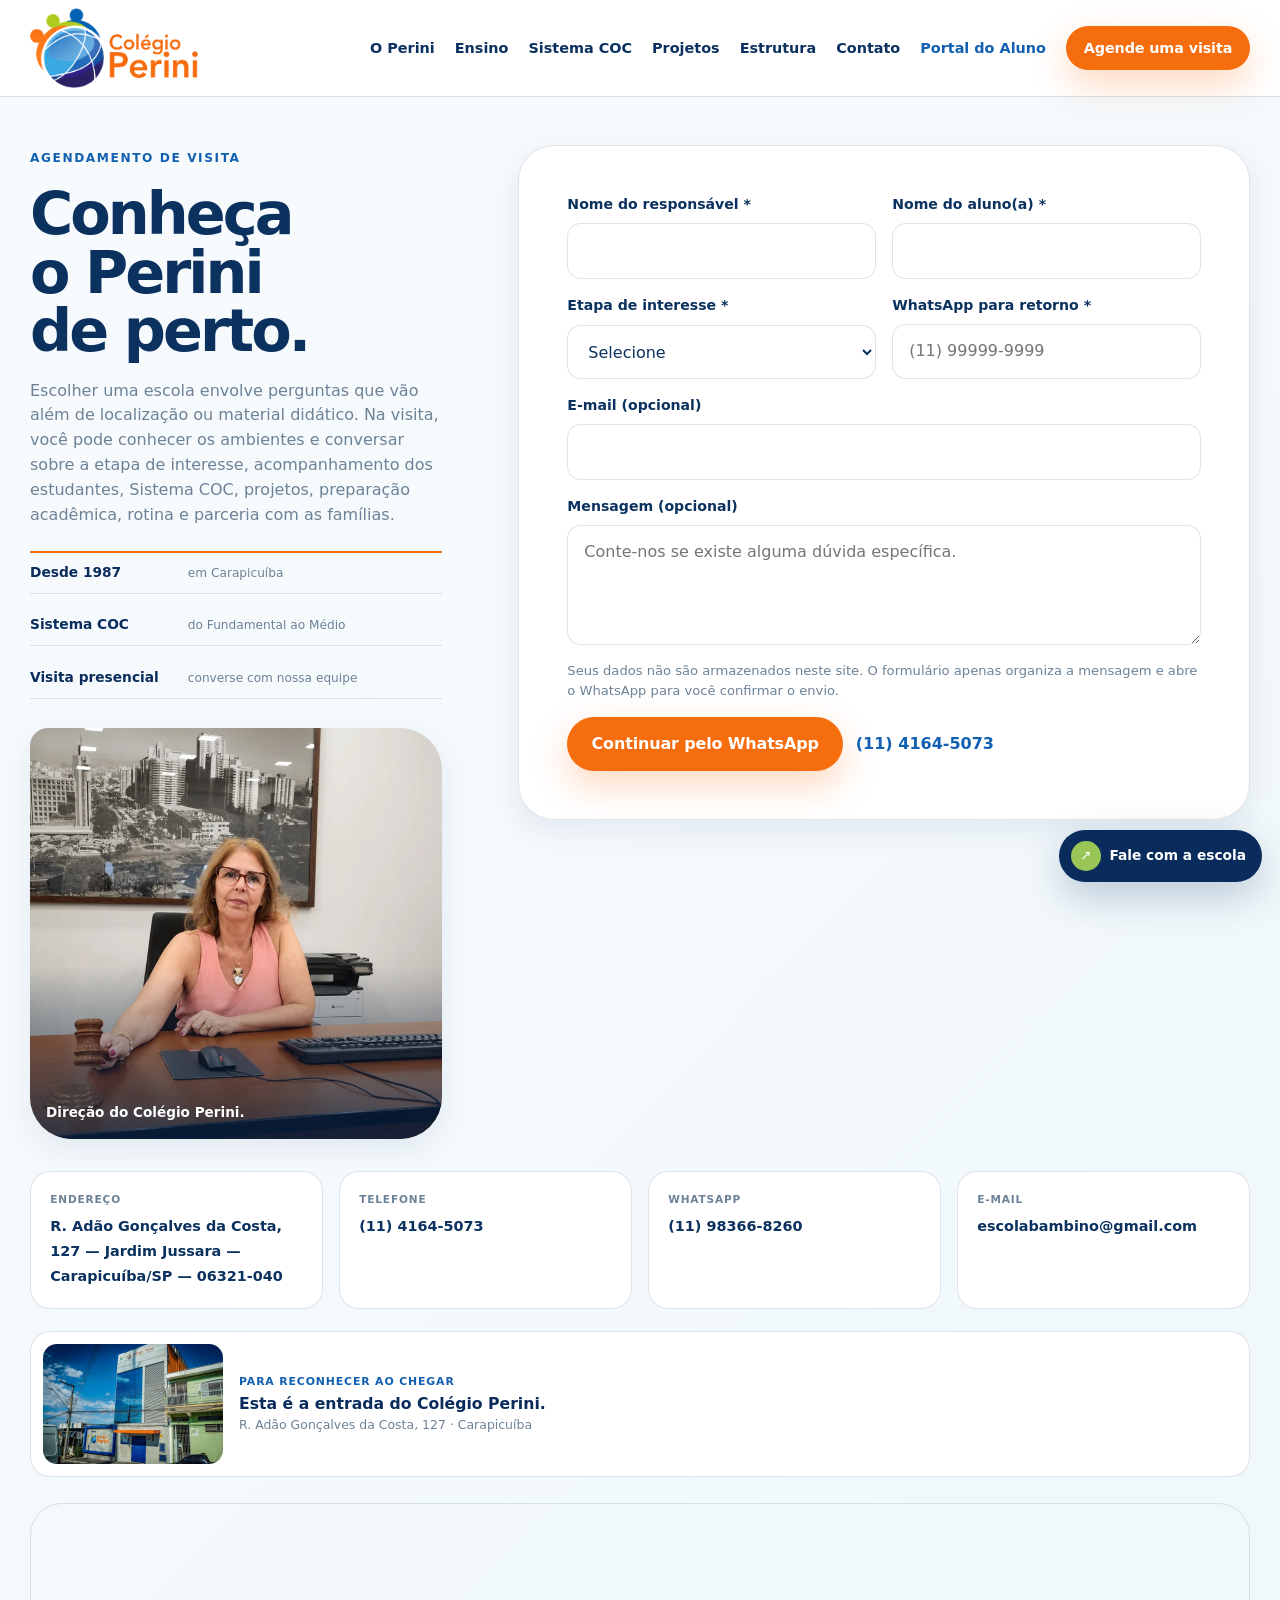
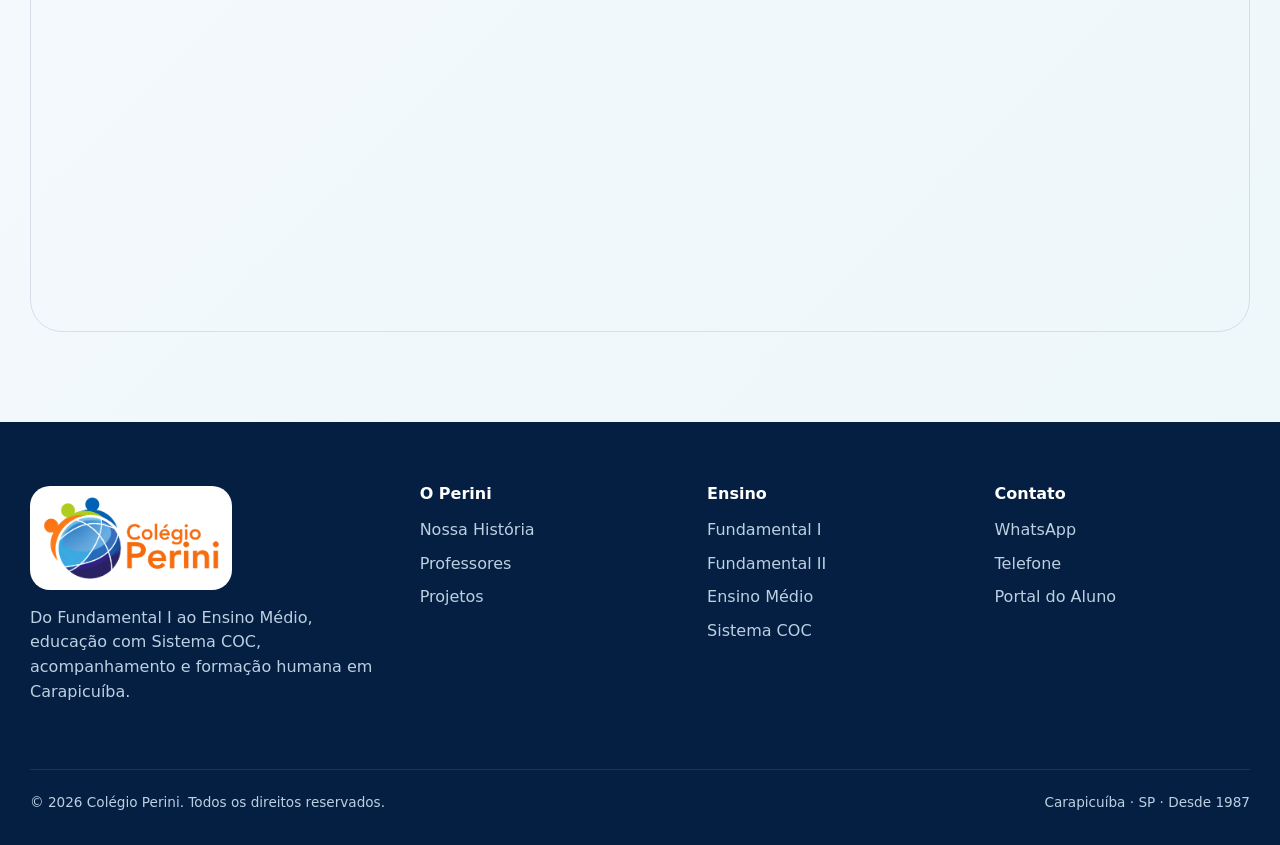
==== commit d8034a09: "Add files via upload" ====
--- a/contato/index.html
+++ b/contato/index.html
@@ -1,8 +1,11 @@
 <!DOCTYPE html>
 
-<html lang="pt-BR"><head><meta charset="utf-8"/><meta content="width=device-width,initial-scale=1,viewport-fit=cover" name="viewport"/><title>Contato e agendamento de visita | Colégio Perini</title><meta content="Agende uma visita ao Colégio Perini em Carapicuíba. Informe a etapa de interesse e continue o atendimento pelo WhatsApp." name="description"/><link href="https://periniebambino.github.io/siteperiniv2/contato" rel="canonical"/><meta content="index,follow" name="robots"/><meta content="#0b4e90" name="theme-color"/><meta content="Agende uma visita | Colégio Perini" property="og:title"/><meta content="Conheça o Colégio Perini de perto e converse com nossa equipe." property="og:description"/><meta content="https://periniebambino.github.io/siteperiniv2/assets/og/perini-social.jpg" property="og:image"/><link href="../assets/icons/favicon-32.png" rel="icon"/><link href="../css/tokens.css" rel="stylesheet"/><link href="../css/base.css" rel="stylesheet"/><link href="../css/components.css" rel="stylesheet"/><link href="../css/responsive.css" rel="stylesheet"/><link href="../css/rc1-final.css" rel="stylesheet"/><meta content="pt_BR" property="og:locale"/><meta content="website" property="og:type"/><meta content="Colégio Perini" property="og:site_name"/><meta content="https://periniebambino.github.io/siteperiniv2/contato" property="og:url"/><meta content="summary_large_image" name="twitter:card"/></head><body class="inner-page contact-page"><a class="skip-link" href="#conteudo">Pular para o conteúdo</a><header class="site-header" id="site-header"><div class="container nav-shell"><a aria-label="Colégio Perini — início" class="brand" href="../"><img alt="Colégio Perini" height="414" src="../assets/brand/logo-colegio-perini-cropped.webp" width="879"/></a><nav aria-label="Navegação principal" class="desktop-nav"><a href="../#perini">O Perini</a><a href="../#ensino">Ensino</a><a href="../sistema-de-ensino/">Sistema COC</a><a href="../#projetos">Projetos</a><a href="../estrutura-e-vida-escolar/">Estrutura</a><a href="../contato/">Contato</a><a class="portal-link" data-portal="" data-track="portal" href="https://portal.coc.com.br/" rel="noopener noreferrer" target="_blank">Portal do Aluno</a><a class="btn btn-primary btn-sm" data-track="visita-header" data-visit-link="" href="../contato/#agendar">Agende uma visita</a></nav><button aria-controls="mobile-menu" aria-expanded="false" aria-label="Abrir menu" class="menu-toggle" id="menu-toggle" type="button"><span aria-hidden="true"></span></button></div></header>
-<div aria-hidden="true" aria-label="Menu de navegação" aria-modal="true" class="mobile-menu" id="mobile-menu" role="dialog"><div class="mobile-menu-inner"><div class="mobile-menu-top"><img alt="Colégio Perini" height="414" src="../assets/brand/logo-colegio-perini-cropped.webp" width="879"/><button aria-label="Fechar menu" class="mobile-close" id="mobile-close" type="button">×</button></div><nav aria-label="Navegação mobile"><a class="mobile-link" href="../#perini">O Perini</a><a class="mobile-link" href="../#ensino">Ensino</a><a class="mobile-link sub" href="../fundamental-1/">Fundamental I</a><a class="mobile-link sub" href="../fundamental-2/">Fundamental II</a><a class="mobile-link sub" href="../ensino-medio/">Ensino Médio</a><a class="mobile-link" href="../sistema-de-ensino/">Sistema COC</a><a class="mobile-link" href="../#projetos">Projetos</a><a class="mobile-link" href="../estrutura-e-vida-escolar/">Estrutura</a><a class="mobile-link" href="../contato/">Contato</a></nav><div class="mobile-menu-actions"><a class="btn btn-primary" data-track="visita-menu" data-visit-link="" href="../contato/#agendar">Agende uma visita</a><a class="btn btn-ghost" data-portal="" href="https://portal.coc.com.br/" rel="noopener noreferrer" target="_blank">Portal do Aluno</a></div></div></div><main id="conteudo"><section class="visit-page" id="agendar"><div class="container visit-layout"><div class="visit-intro" data-reveal=""><span class="eyebrow">Agendamento de visita</span><h1 data-contact-page-title="">Agende uma visita e conheça o Perini de perto.</h1><p data-contact-page-text="">Conte em que etapa seu filho está e deixe um contato. Ao continuar, o site prepara sua mensagem e abre o WhatsApp da escola para você confirmar o envio.</p><div class="page-proof"><span>Carapicuíba</span><span>Desde 1987</span><span>Fundamental ao Ensino Médio</span></div>
+<html lang="pt-BR"><head><meta charset="utf-8"/><meta content="width=device-width,initial-scale=1,viewport-fit=cover" name="viewport"/><title>Contato e agendamento de visita | Colégio Perini</title><meta content="Agende uma visita ao Colégio Perini em Carapicuíba. Informe a etapa de interesse e continue o atendimento pelo WhatsApp." name="description"/><link href="https://periniebambino.github.io/siteperiniv2/contato" rel="canonical"/><meta content="index,follow" name="robots"/><meta content="#0b4e90" name="theme-color"/><meta content="Agende uma visita | Colégio Perini" property="og:title"/><meta content="Conheça o Colégio Perini de perto e converse com nossa equipe." property="og:description"/><meta content="https://periniebambino.github.io/siteperiniv2/assets/og/perini-social.jpg" property="og:image"/><link href="../assets/icons/favicon-32.png" rel="icon"/><link href="../css/tokens.css" rel="stylesheet"/><link href="../css/base.css" rel="stylesheet"/><link href="../css/components.css" rel="stylesheet"/><link href="../css/responsive.css" rel="stylesheet"/><link href="../css/rc1-final.css" rel="stylesheet"/><link href="../css/director-final.css" rel="stylesheet"/><meta content="pt_BR" property="og:locale"/><meta content="website" property="og:type"/><meta content="Colégio Perini" property="og:site_name"/><meta content="https://periniebambino.github.io/siteperiniv2/contato" property="og:url"/><meta content="summary_large_image" name="twitter:card"/></head><body class="inner-page contact-page"><a class="skip-link" href="#conteudo">Pular para o conteúdo</a><header class="site-header" id="site-header"><div class="container nav-shell"><a aria-label="Colégio Perini — início" class="brand" href="../"><img alt="Colégio Perini" height="414" src="../assets/brand/logo-colegio-perini-cropped.webp" width="879"/></a><nav aria-label="Navegação principal" class="desktop-nav"><a href="../#perini">O Perini</a><a href="../#ensino">Ensino</a><a href="../sistema-de-ensino/">Sistema COC</a><a href="../#projetos">Projetos</a><a href="../estrutura-e-vida-escolar/">Estrutura</a><a href="../contato/">Contato</a><a class="portal-link" data-portal="" data-track="portal" href="https://portal.coc.com.br/" rel="noopener noreferrer" target="_blank">Portal do Aluno</a><a class="btn btn-primary btn-sm" data-track="visita-header" data-visit-link="" href="../contato/#agendar">Agende uma visita</a></nav><button aria-controls="mobile-menu" aria-expanded="false" aria-label="Abrir menu" class="menu-toggle" id="menu-toggle" type="button"><span aria-hidden="true"></span></button></div></header>
+<div aria-hidden="true" aria-label="Menu de navegação" aria-modal="true" class="mobile-menu" id="mobile-menu" role="dialog"><div class="mobile-menu-inner"><div class="mobile-menu-top"><img alt="Colégio Perini" height="414" src="../assets/brand/logo-colegio-perini-cropped.webp" width="879"/><button aria-label="Fechar menu" class="mobile-close" id="mobile-close" type="button">×</button></div><nav aria-label="Navegação mobile"><a class="mobile-link" href="../#perini">O Perini</a><a class="mobile-link" href="../#ensino">Ensino</a><a class="mobile-link sub" href="../fundamental-1/">Fundamental I</a><a class="mobile-link sub" href="../fundamental-2/">Fundamental II</a><a class="mobile-link sub" href="../ensino-medio/">Ensino Médio</a><a class="mobile-link" href="../sistema-de-ensino/">Sistema COC</a><a class="mobile-link" href="../#projetos">Projetos</a><a class="mobile-link" href="../estrutura-e-vida-escolar/">Estrutura</a><a class="mobile-link" href="../contato/">Contato</a></nav><div class="mobile-menu-actions"><a class="btn btn-primary" data-track="visita-menu" data-visit-link="" href="../contato/#agendar">Agende uma visita</a><a class="btn btn-ghost" data-portal="" href="https://portal.coc.com.br/" rel="noopener noreferrer" target="_blank">Portal do Aluno</a></div></div></div><main id="conteudo"><section class="visit-page" id="agendar"><div class="container visit-layout"><div class="visit-intro" data-reveal=""><span class="eyebrow">Agendamento de visita</span><h1 data-contact-page-title="">Venha conhecer o Perini de perto.</h1><p data-contact-page-text="">Conte em que etapa seu filho está e deixe um contato. Ao continuar, o site prepara sua mensagem e abre o WhatsApp da escola para você confirmar o envio.</p><div aria-label="Dados institucionais" class="authority-row contact-authority"><div><strong>Desde 1987</strong><span>em Carapicuíba</span></div><div><strong>Sistema COC</strong><span>do Fundamental ao Médio</span></div><div><strong>Visita presencial</strong><span>converse com nossa equipe</span></div></div>
 <figure class="visit-team-photo" data-reveal="">
 <img alt="Direção do Colégio Perini em ambiente de trabalho" data-real-image="direction" decoding="async" height="1254" loading="lazy" sizes="(max-width:1080px) 92vw, 34vw" src="../assets/real/direcao.webp" srcset="../assets/real/direcao-720.webp 720w, ../assets/real/direcao.webp 1254w" width="1254"/>
 <figcaption>Direção do Colégio Perini.</figcaption>
-</figure></div><form class="visit-form" data-reveal="" id="visit-form"><div class="form-grid"><div class="field"><label for="responsavel">Nome do responsável *</label><input autocomplete="name" id="responsavel" name="responsavel" required=""/></div><div class="field"><label for="aluno">Nome do aluno(a) *</label><input id="aluno" name="aluno" required=""/></div><div class="field"><label for="etapa">Etapa de interesse *</label><select id="etapa" name="etapa" required=""><option value="">Selecione</option><option>Ensino Fundamental I</option><option>Ensino Fundamental II</option><option>Ensino Médio</option></select></div><div class="field"><label for="whatsapp">WhatsApp para retorno *</label><input autocomplete="tel" id="whatsapp" inputmode="tel" name="whatsapp" placeholder="(11) 99999-9999" required=""/></div><div class="field full"><label for="email">E-mail (opcional)</label><input autocomplete="email" id="email" name="email" type="email"/></div><div class="field full"><label for="mensagem">Mensagem (opcional)</label><textarea id="mensagem" name="mensagem" placeholder="Conte-nos se existe alguma dúvida específica."></textarea></div></div><p class="form-note">Seus dados não são armazenados neste site. O formulário apenas organiza a mensagem e abre o WhatsApp para você confirmar o envio.</p><div class="form-actions"><button class="btn btn-primary" data-track="formulario-visita" type="submit">Continuar pelo WhatsApp</button><a class="text-link" data-phone="" href="tel:+551141645073"><span data-phone-text=""></span></a></div></form><noscript><a class="text-link" href="https://wa.me/5511983668260?text=Ol%C3%A1%21%20Conheci%20o%20Col%C3%A9gio%20Perini%20pelo%20site%20e%20gostaria%20de%20mais%20informa%C3%A7%C3%B5es.">JavaScript está desativado. Fale diretamente pelo WhatsApp.</a></noscript></div><div class="container"><div class="contact-cards"><div class="contact-card"><small>Endereço</small><span data-address=""></span></div><div class="contact-card"><small>Telefone</small><a data-phone="" href="tel:+551141645073"><span data-phone-text=""></span></a></div><div class="contact-card"><small>WhatsApp</small><a data-whatsapp="" href="https://wa.me/5511983668260?text=Ol%C3%A1%21%20Conheci%20o%20Col%C3%A9gio%20Perini%20pelo%20site%20e%20gostaria%20de%20mais%20informa%C3%A7%C3%B5es." rel="noopener noreferrer" target="_blank"><span data-whatsapp-text=""></span></a></div><div class="contact-card"><small>E-mail</small><a data-email="" href="mailto:escolabambino@gmail.com"><span data-email-text=""></span></a></div></div><figure class="contact-facade-proof" data-reveal=""><picture><source data-real-source="facade" media="(max-width:720px)" srcset="../assets/real-final/fachada-720.webp"/><img alt="Fachada do Colégio Perini em Carapicuíba" data-real-image="facade" decoding="async" height="1066" loading="lazy" sizes="(max-width:720px) 92vw, 66vw" src="../assets/real-final/fachada-1600.webp" srcset="../assets/real-final/fachada-720.webp 720w, ../assets/real-final/fachada-1600.webp 1600w" width="1600"/></picture><figcaption>Fachada do Colégio Perini — R. Adão Gonçalves da Costa, 127, Carapicuíba.</figcaption></figure><div class="internal-map"><iframe id="school-map" loading="lazy" referrerpolicy="no-referrer-when-downgrade" title="Mapa do Colégio Perini"></iframe></div></div></section></main><footer class="footer"><div class="container footer-grid"><div class="footer-brand"><div class="footer-logo-shell"><img alt="Colégio Perini" height="414" src="../assets/brand/logo-colegio-perini-cropped.webp" width="879"/></div><p>Do Fundamental I ao Ensino Médio, educação com Sistema COC, acompanhamento e formação humana em Carapicuíba.</p></div><div><h3>O Perini</h3><a href="../#historia">Nossa História</a><a href="../#professores">Professores</a><a href="../#projetos">Projetos</a></div><div><h3>Ensino</h3><a href="../fundamental-1/">Fundamental I</a><a href="../fundamental-2/">Fundamental II</a><a href="../ensino-medio/">Ensino Médio</a><a href="../sistema-de-ensino/">Sistema COC</a></div><div><h3>Contato</h3><a data-whatsapp="" href="https://wa.me/5511983668260?text=Ol%C3%A1%21%20Conheci%20o%20Col%C3%A9gio%20Perini%20pelo%20site%20e%20gostaria%20de%20mais%20informa%C3%A7%C3%B5es." rel="noopener noreferrer" target="_blank">WhatsApp</a><a data-phone="" href="tel:+551141645073">Telefone</a><a data-portal="" href="https://portal.coc.com.br/" rel="noopener noreferrer" target="_blank">Portal do Aluno</a></div></div><div class="container footer-bottom"><span>© <span data-year="">2026</span> Colégio Perini. Todos os direitos reservados.</span><span>Carapicuíba · SP · Desde 1987</span></div></footer><a aria-label="Falar com o Colégio Perini pelo WhatsApp" class="whatsapp-float" data-whatsapp="" href="https://wa.me/5511983668260?text=Ol%C3%A1%21%20Conheci%20o%20Col%C3%A9gio%20Perini%20pelo%20site%20e%20gostaria%20de%20mais%20informa%C3%A7%C3%B5es." rel="noopener noreferrer" target="_blank"><span aria-hidden="true">↗</span><b>Fale com a escola</b></a><div class="mobile-action"><a data-visit-link="" href="../contato/#agendar">Agende uma visita</a></div><script id="org-schema" type="application/ld+json"></script><script id="breadcrumb-schema" type="application/ld+json"></script><script src="../js/config.js"></script><script src="../js/content.js"></script><script src="../js/images.js"></script><script src="../js/site.js"></script></body></html>+</figure></div><form class="visit-form" data-reveal="" id="visit-form"><div class="form-grid"><div class="field"><label for="responsavel">Nome do responsável *</label><input autocomplete="name" id="responsavel" name="responsavel" required=""/></div><div class="field"><label for="aluno">Nome do aluno(a) *</label><input id="aluno" name="aluno" required=""/></div><div class="field"><label for="etapa">Etapa de interesse *</label><select id="etapa" name="etapa" required=""><option value="">Selecione</option><option>Ensino Fundamental I</option><option>Ensino Fundamental II</option><option>Ensino Médio</option></select></div><div class="field"><label for="whatsapp">WhatsApp para retorno *</label><input autocomplete="tel" id="whatsapp" inputmode="tel" name="whatsapp" placeholder="(11) 99999-9999" required=""/></div><div class="field full"><label for="email">E-mail (opcional)</label><input autocomplete="email" id="email" name="email" type="email"/></div><div class="field full"><label for="mensagem">Mensagem (opcional)</label><textarea id="mensagem" name="mensagem" placeholder="Conte-nos se existe alguma dúvida específica."></textarea></div></div><p class="form-note">Seus dados não são armazenados neste site. O formulário apenas organiza a mensagem e abre o WhatsApp para você confirmar o envio.</p><div class="form-actions"><button class="btn btn-primary" data-track="formulario-visita" type="submit">Continuar pelo WhatsApp</button><a class="text-link" data-phone="" href="tel:+551141645073"><span data-phone-text=""></span></a></div></form><noscript><a class="text-link" href="https://wa.me/5511983668260?text=Ol%C3%A1%21%20Conheci%20o%20Col%C3%A9gio%20Perini%20pelo%20site%20e%20gostaria%20de%20mais%20informa%C3%A7%C3%B5es.">JavaScript está desativado. Fale diretamente pelo WhatsApp.</a></noscript></div><div class="container"><div class="contact-cards"><div class="contact-card"><small>Endereço</small><span data-address=""></span></div><div class="contact-card"><small>Telefone</small><a data-phone="" href="tel:+551141645073"><span data-phone-text=""></span></a></div><div class="contact-card"><small>WhatsApp</small><a data-whatsapp="" href="https://wa.me/5511983668260?text=Ol%C3%A1%21%20Conheci%20o%20Col%C3%A9gio%20Perini%20pelo%20site%20e%20gostaria%20de%20mais%20informa%C3%A7%C3%B5es." rel="noopener noreferrer" target="_blank"><span data-whatsapp-text=""></span></a></div><div class="contact-card"><small>E-mail</small><a data-email="" href="mailto:escolabambino@gmail.com"><span data-email-text=""></span></a></div></div><aside class="arrival-card" data-reveal="">
+<picture><source media="(max-width:720px)" srcset="../assets/real-final/fachada-720.webp"/><img alt="Entrada do Colégio Perini em Carapicuíba" decoding="async" height="480" loading="lazy" src="../assets/real-final/fachada-720.webp" width="720"/></picture>
+<div><small>Para reconhecer ao chegar</small><strong>Esta é a entrada do Colégio Perini.</strong><span>R. Adão Gonçalves da Costa, 127 · Carapicuíba</span></div>
+</aside><div class="internal-map"><iframe id="school-map" loading="lazy" referrerpolicy="no-referrer-when-downgrade" title="Mapa do Colégio Perini"></iframe></div></div></section></main><footer class="footer"><div class="container footer-grid"><div class="footer-brand"><div class="footer-logo-shell"><img alt="Colégio Perini" height="414" src="../assets/brand/logo-colegio-perini-cropped.webp" width="879"/></div><p>Do Fundamental I ao Ensino Médio, educação com Sistema COC, acompanhamento e formação humana em Carapicuíba.</p></div><div><h3>O Perini</h3><a href="../#historia">Nossa História</a><a href="../#professores">Professores</a><a href="../#projetos">Projetos</a></div><div><h3>Ensino</h3><a href="../fundamental-1/">Fundamental I</a><a href="../fundamental-2/">Fundamental II</a><a href="../ensino-medio/">Ensino Médio</a><a href="../sistema-de-ensino/">Sistema COC</a></div><div><h3>Contato</h3><a data-whatsapp="" href="https://wa.me/5511983668260?text=Ol%C3%A1%21%20Conheci%20o%20Col%C3%A9gio%20Perini%20pelo%20site%20e%20gostaria%20de%20mais%20informa%C3%A7%C3%B5es." rel="noopener noreferrer" target="_blank">WhatsApp</a><a data-phone="" href="tel:+551141645073">Telefone</a><a data-portal="" href="https://portal.coc.com.br/" rel="noopener noreferrer" target="_blank">Portal do Aluno</a></div></div><div class="container footer-bottom"><span>© <span data-year="">2026</span> Colégio Perini. Todos os direitos reservados.</span><span>Carapicuíba · SP · Desde 1987</span></div></footer><a aria-label="Falar com o Colégio Perini pelo WhatsApp" class="whatsapp-float" data-whatsapp="" href="https://wa.me/5511983668260?text=Ol%C3%A1%21%20Conheci%20o%20Col%C3%A9gio%20Perini%20pelo%20site%20e%20gostaria%20de%20mais%20informa%C3%A7%C3%B5es." rel="noopener noreferrer" target="_blank"><span aria-hidden="true">↗</span><b>Fale com a escola</b></a><div class="mobile-action"><a data-visit-link="" href="../contato/#agendar">Agende uma visita</a></div><script id="org-schema" type="application/ld+json"></script><script id="breadcrumb-schema" type="application/ld+json"></script><script src="../js/config.js"></script><script src="../js/content.js"></script><script src="../js/images.js"></script><script src="../js/site.js"></script></body></html>
--- a/css/director-final.css
+++ b/css/director-final.css
@@ -0,0 +1,137 @@
+/* Colégio Perini — RC2 Director Final Polish
+   Escopo intencional: Estrutura + Contato + segurança de overflow.
+   Não altera Home, Ciclos ou COC. */
+html,body{max-width:100%;overflow-x:clip}
+img,picture,iframe,video{max-width:100%}
+
+/* Autoridade: substitui chips decorativos por informação legível */
+.authority-row{display:grid;grid-template-columns:repeat(3,minmax(0,1fr));gap:.75rem;margin-top:1.7rem;max-width:660px}
+.authority-row>div{padding:.95rem 1rem;border-top:2px solid var(--orange);background:rgba(255,255,255,.55);border-radius:0 0 14px 14px}
+.authority-row strong,.authority-row span{display:block}
+.authority-row strong{color:var(--blue-950);font-size:.93rem;line-height:1.15}
+.authority-row span{margin-top:.28rem;color:var(--muted);font-size:.72rem;line-height:1.35}
+
+/* ESTRUTURA — hero deixa de ser fachada documental e passa a mostrar experiência + espaços */
+.structure-page .structure-hero-final{padding-bottom:86px}
+.structure-page .structure-hero-layout{grid-template-columns:minmax(0,.9fr) minmax(520px,1.1fr);gap:clamp(3rem,6vw,6rem);align-items:center}
+.structure-page .structure-hero-final .page-hero-copy{max-width:650px}
+.structure-page .structure-hero-final .page-hero-copy h1{max-width:12ch;font-size:clamp(3.25rem,4.8vw,5.15rem)}
+.structure-page .structure-hero-final .page-hero-copy>p{max-width:55ch}
+.structure-hero-mosaic{display:grid;grid-template-columns:1.28fr .72fr;grid-template-rows:1fr 1fr;gap:.85rem;min-width:0}
+.structure-hero-mosaic figure{position:relative;margin:0;overflow:hidden;border-radius:22px;background:var(--surface-blue);min-width:0;min-height:0}
+.structure-hero-mosaic .hero-human{grid-row:1/-1;min-height:500px}
+.structure-hero-mosaic figure:not(.hero-human){min-height:242px}
+.structure-hero-mosaic picture{display:block;width:100%;height:100%}
+.structure-hero-mosaic img{display:block;width:100%;height:100%;object-fit:cover}
+.structure-hero-mosaic .hero-human img{object-position:center 45%}
+.structure-hero-mosaic figure:nth-child(2) img{object-position:center 62%}
+.structure-hero-mosaic figure:nth-child(3) img{object-position:center 48%}
+.structure-hero-mosaic figcaption,.structure-editorial-mosaic figcaption,.routine-photo-pair figcaption{position:absolute;left:.75rem;right:.75rem;bottom:.75rem;padding:.58rem .72rem;border-radius:11px;background:rgba(5,45,91,.82);color:#fff;font-size:.72rem;font-weight:820;line-height:1.25;backdrop-filter:blur(8px)}
+
+/* seção de valor: estrutura como argumento, não catálogo */
+.structure-purpose-section{padding:clamp(5.5rem,8vw,8rem) 0}
+.structure-purpose-layout{display:grid;grid-template-columns:minmax(0,.88fr) minmax(520px,1.12fr);gap:clamp(3rem,7vw,6.5rem);align-items:start}
+.structure-purpose-copy{max-width:560px}
+.structure-purpose-copy h2{font-size:clamp(2.8rem,4vw,4.35rem);line-height:.99;letter-spacing:-.045em;max-width:13ch;text-wrap:balance}
+.structure-purpose-copy>p{color:var(--muted);max-width:52ch;text-wrap:pretty}
+.purpose-points{margin-top:2.1rem;border-top:1px solid var(--line)}
+.purpose-points article{display:grid;grid-template-columns:42px 1fr;gap:1rem;padding:1.25rem 0;border-bottom:1px solid var(--line)}
+.purpose-points article>span{color:var(--orange);font-size:.72rem;font-weight:900;letter-spacing:.08em}
+.purpose-points h3{margin:0 0 .35rem;font-size:1.08rem;line-height:1.15;letter-spacing:-.02em}
+.purpose-points p{margin:0;color:var(--muted);font-size:.9rem;line-height:1.55}
+.structure-editorial-mosaic{display:grid;grid-template-columns:1fr 1fr;grid-template-rows:330px 225px;gap:.9rem;min-width:0}
+.structure-editorial-mosaic figure{position:relative;margin:0;overflow:hidden;border-radius:22px;min-width:0}
+.structure-editorial-mosaic .mosaic-main{grid-column:1/-1}
+.structure-editorial-mosaic picture{display:block;width:100%;height:100%}
+.structure-editorial-mosaic img{display:block;width:100%;height:100%;object-fit:cover}
+.structure-editorial-mosaic .mosaic-main img{object-position:center 50%}
+.structure-editorial-mosaic figure:nth-child(2) img{object-position:center 60%}
+.structure-editorial-mosaic figure:nth-child(3) img{object-position:center 50%}
+
+/* rotina: imagens documentais viram apoio, não protagonista */
+.structure-routine-section{padding:clamp(4.8rem,7vw,7rem) 0}
+.structure-routine-layout{display:grid;grid-template-columns:minmax(0,.72fr) minmax(560px,1.28fr);gap:clamp(3rem,7vw,6rem);align-items:center}
+.structure-routine-copy{max-width:500px}
+.structure-routine-copy h2{font-size:clamp(2.4rem,3.6vw,3.8rem);line-height:1;max-width:14ch;text-wrap:balance}
+.structure-routine-copy p{color:var(--muted);max-width:48ch}
+.routine-photo-pair{display:grid;grid-template-columns:1.15fr .85fr;gap:.9rem}
+.routine-photo-pair figure{position:relative;margin:0;overflow:hidden;border-radius:20px;aspect-ratio:4/3}
+.routine-photo-pair picture{display:block;width:100%;height:100%}
+.routine-photo-pair img{display:block;width:100%;height:100%;object-fit:cover}
+
+/* fachada vira prova contextual, não outdoor */
+.structure-location-proof{padding:0 0 clamp(5rem,8vw,7.5rem)}
+.location-proof-card{display:grid;grid-template-columns:minmax(320px,.75fr) minmax(0,1.25fr);gap:clamp(2rem,5vw,4.5rem);align-items:center;padding:1.1rem;border:1px solid var(--line);border-radius:28px;background:#fff;box-shadow:var(--shadow-sm)}
+.location-proof-card picture{display:block;overflow:hidden;border-radius:20px;aspect-ratio:3/2}
+.location-proof-card img{display:block;width:100%;height:100%;object-fit:cover;object-position:center}
+.location-proof-card>div{padding:1rem 2rem 1rem 0}
+.location-proof-card h2{font-size:clamp(2.1rem,3vw,3.3rem);line-height:1;max-width:15ch;text-wrap:balance}
+.location-proof-card p{max-width:48ch;color:var(--muted)}
+.structure-page .page-cta-actions .btn{min-width:180px}
+
+/* CONTATO — ação + orientação útil, sem fachada gigante */
+.contact-page .visit-layout{grid-template-columns:minmax(330px,.72fr) minmax(0,1.28fr);gap:clamp(2.5rem,6vw,5rem)}
+.contact-page .visit-intro{max-width:460px}
+.contact-page .visit-intro h1{max-width:11.5ch;font-size:clamp(3rem,4.6vw,4.8rem)}
+.contact-authority{grid-template-columns:1fr;margin-top:1.5rem}
+.contact-authority>div{display:grid;grid-template-columns:145px 1fr;align-items:baseline;gap:.8rem;padding:.72rem 0;border:0;border-bottom:1px solid var(--line);border-radius:0;background:transparent}
+.contact-authority>div:first-child{border-top:2px solid var(--orange)}
+.contact-authority strong{font-size:.86rem}
+.contact-authority span{margin:0;font-size:.76rem}
+.arrival-card{display:grid;grid-template-columns:180px 1fr;gap:1rem;align-items:center;margin:1.4rem 0 1.6rem;padding:.75rem;border:1px solid var(--line);border-radius:20px;background:#fff}
+.arrival-card picture{display:block;overflow:hidden;border-radius:14px;aspect-ratio:3/2}
+.arrival-card img{display:block;width:100%;height:100%;object-fit:cover}
+.arrival-card div{display:grid;gap:.25rem;padding-right:.6rem}
+.arrival-card small{color:var(--blue-800);font-size:.68rem;font-weight:900;text-transform:uppercase;letter-spacing:.08em}
+.arrival-card strong{color:var(--blue-950);font-size:.98rem;line-height:1.2}
+.arrival-card span{color:var(--muted);font-size:.78rem;line-height:1.35}
+.contact-page .internal-map{margin-top:1rem}
+
+/* segurança de fluxo: remove risco de blocos invadirem o anterior */
+.structure-page section,.contact-page section{position:relative;isolation:isolate}
+.structure-page .container,.contact-page .container{min-width:0}
+.structure-page [class*="grid"],.contact-page [class*="grid"]{min-width:0}
+
+@media(max-width:1080px){
+  .structure-page .structure-hero-layout,.structure-purpose-layout,.structure-routine-layout,.contact-page .visit-layout{grid-template-columns:1fr}
+  .structure-page .structure-hero-final .page-hero-copy,.structure-purpose-copy,.structure-routine-copy,.contact-page .visit-intro{max-width:760px}
+  .structure-hero-mosaic{max-width:880px}
+  .structure-purpose-layout,.structure-routine-layout{gap:2.5rem}
+  .location-proof-card{grid-template-columns:minmax(280px,.8fr) 1.2fr}
+  .contact-authority{grid-template-columns:repeat(3,1fr);max-width:760px}
+  .contact-authority>div{display:block;padding:.85rem;border-top:2px solid var(--orange);border-bottom:0;background:rgba(255,255,255,.55);border-radius:0 0 12px 12px}
+}
+
+@media(max-width:720px){
+  .authority-row{grid-template-columns:1fr;gap:0;margin-top:1.35rem}
+  .authority-row>div{display:grid;grid-template-columns:135px 1fr;gap:.7rem;align-items:baseline;padding:.7rem 0;border-top:0;border-bottom:1px solid var(--line);border-radius:0;background:transparent}
+  .authority-row>div:first-child{border-top:2px solid var(--orange)}
+  .authority-row span{margin:0}
+  .structure-page .structure-hero-final{padding:104px 0 52px}
+  .structure-page .structure-hero-final .page-hero-copy h1{font-size:clamp(2.55rem,11vw,3.35rem);max-width:10.5ch}
+  .structure-hero-mosaic{grid-template-columns:1fr 1fr;grid-template-rows:280px 150px;gap:.65rem}
+  .structure-hero-mosaic .hero-human{grid-column:1/-1;grid-row:auto;min-height:0}
+  .structure-hero-mosaic figure:not(.hero-human){min-height:0}
+  .structure-purpose-section{padding:4.5rem 0}
+  .structure-purpose-copy h2{font-size:clamp(2.35rem,9.8vw,3rem);max-width:11.5ch}
+  .structure-editorial-mosaic{grid-template-rows:250px 170px;gap:.65rem}
+  .structure-routine-layout{gap:2rem}
+  .structure-routine-copy h2{font-size:clamp(2.25rem,9.2vw,2.85rem)}
+  .routine-photo-pair{grid-template-columns:1fr 1fr;gap:.65rem}
+  .routine-photo-pair figure{aspect-ratio:3/4}
+  .location-proof-card{grid-template-columns:1fr;padding:.75rem;border-radius:22px}
+  .location-proof-card>div{padding:.6rem .6rem .85rem}
+  .location-proof-card h2{font-size:clamp(2.1rem,9vw,2.7rem)}
+  .contact-page .visit-intro h1{font-size:clamp(2.55rem,11vw,3.3rem);max-width:10.5ch}
+  .contact-authority{grid-template-columns:1fr}
+  .arrival-card{grid-template-columns:110px 1fr;margin:1rem 0 1.3rem;padding:.6rem}
+  .arrival-card strong{font-size:.9rem}
+}
+
+@media(max-width:390px){
+  .structure-hero-mosaic{grid-template-rows:245px 136px}
+  .structure-editorial-mosaic{grid-template-rows:225px 150px}
+  .routine-photo-pair{grid-template-columns:1fr}
+  .routine-photo-pair figure{aspect-ratio:16/10}
+  .arrival-card{grid-template-columns:94px 1fr}
+}
